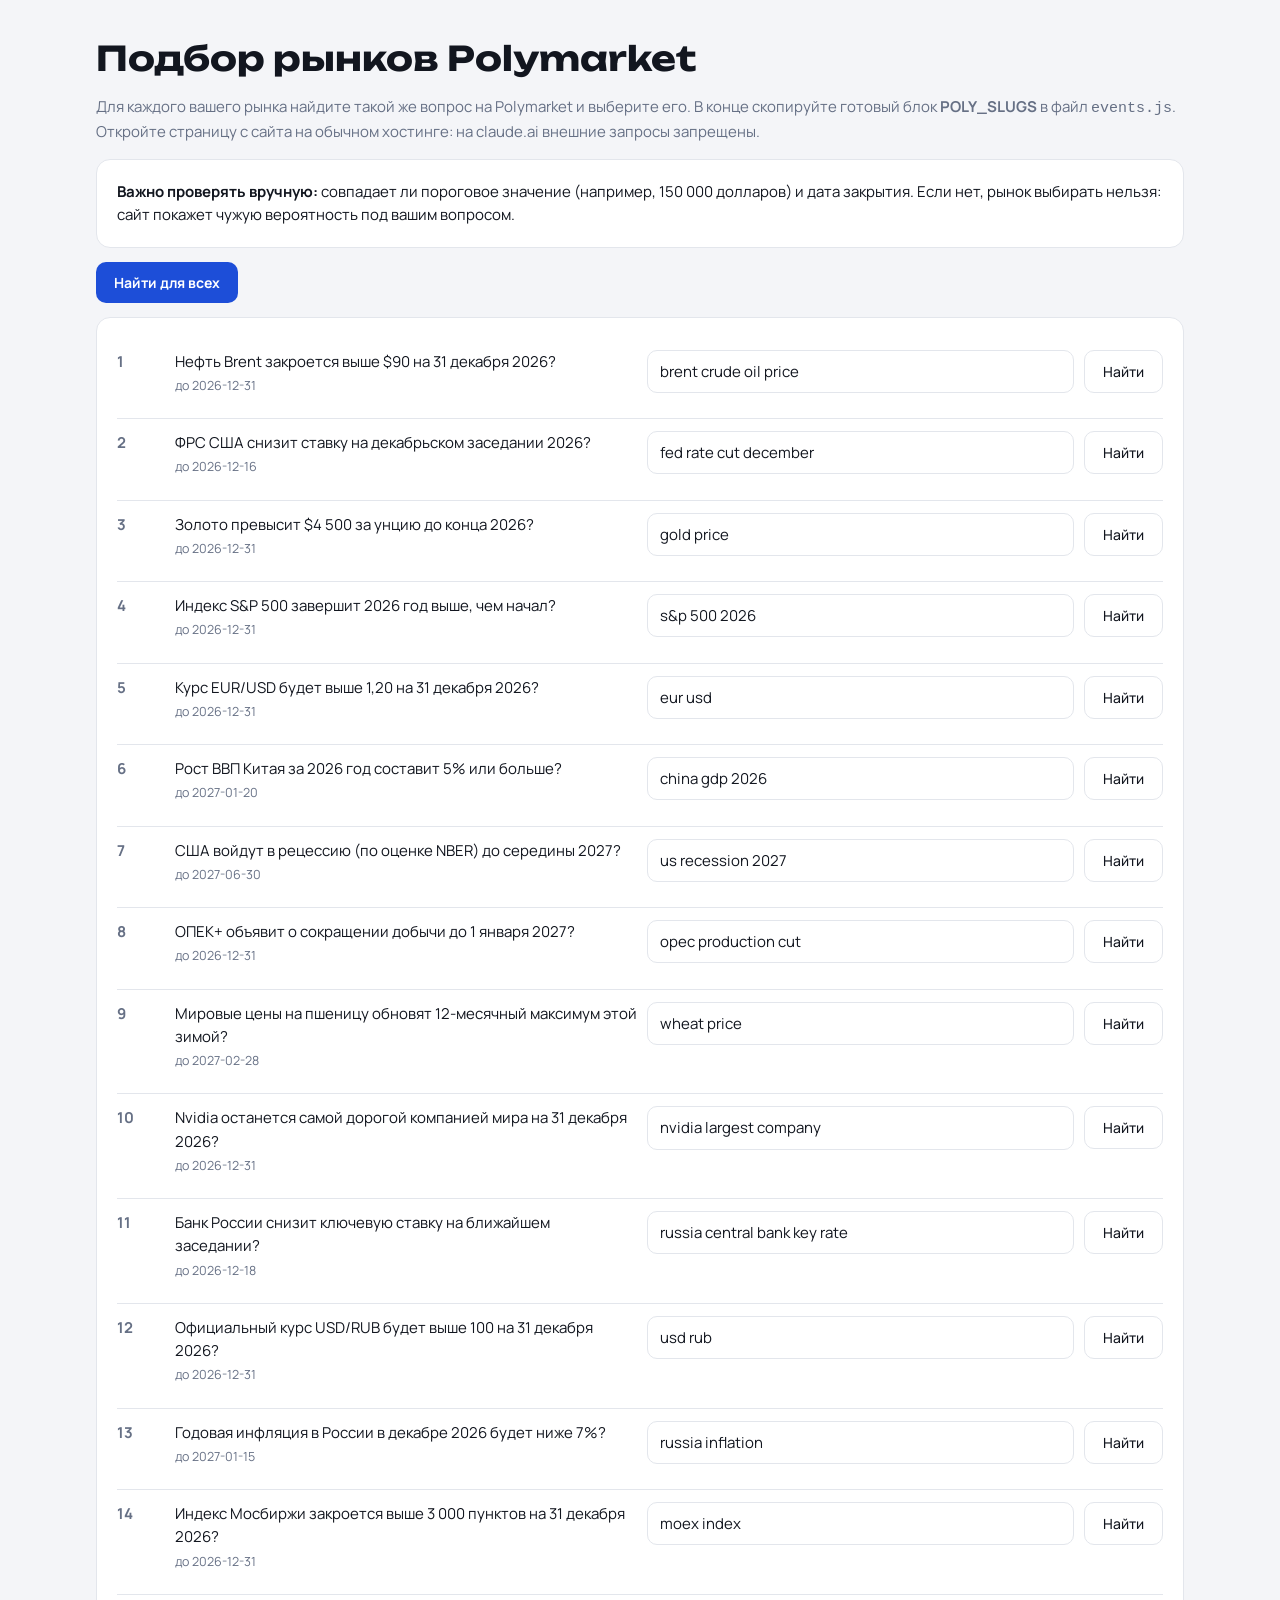
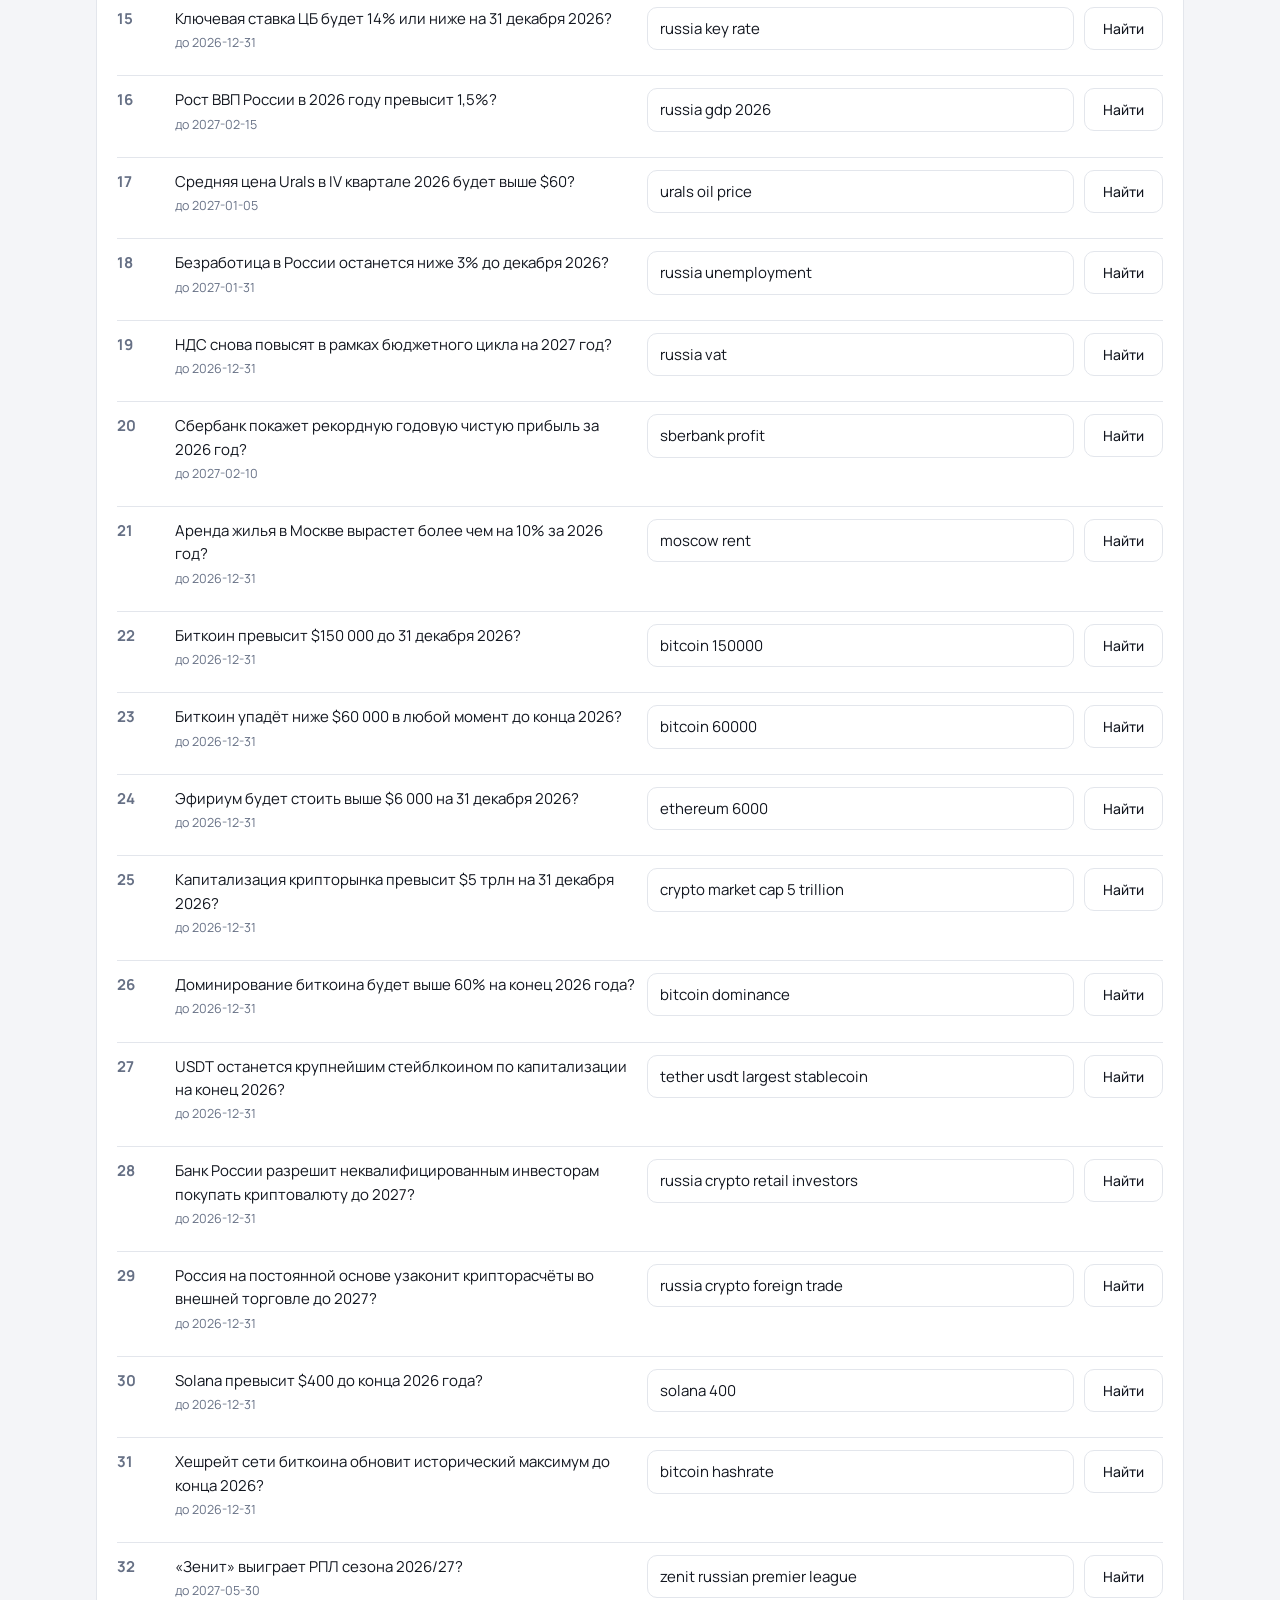
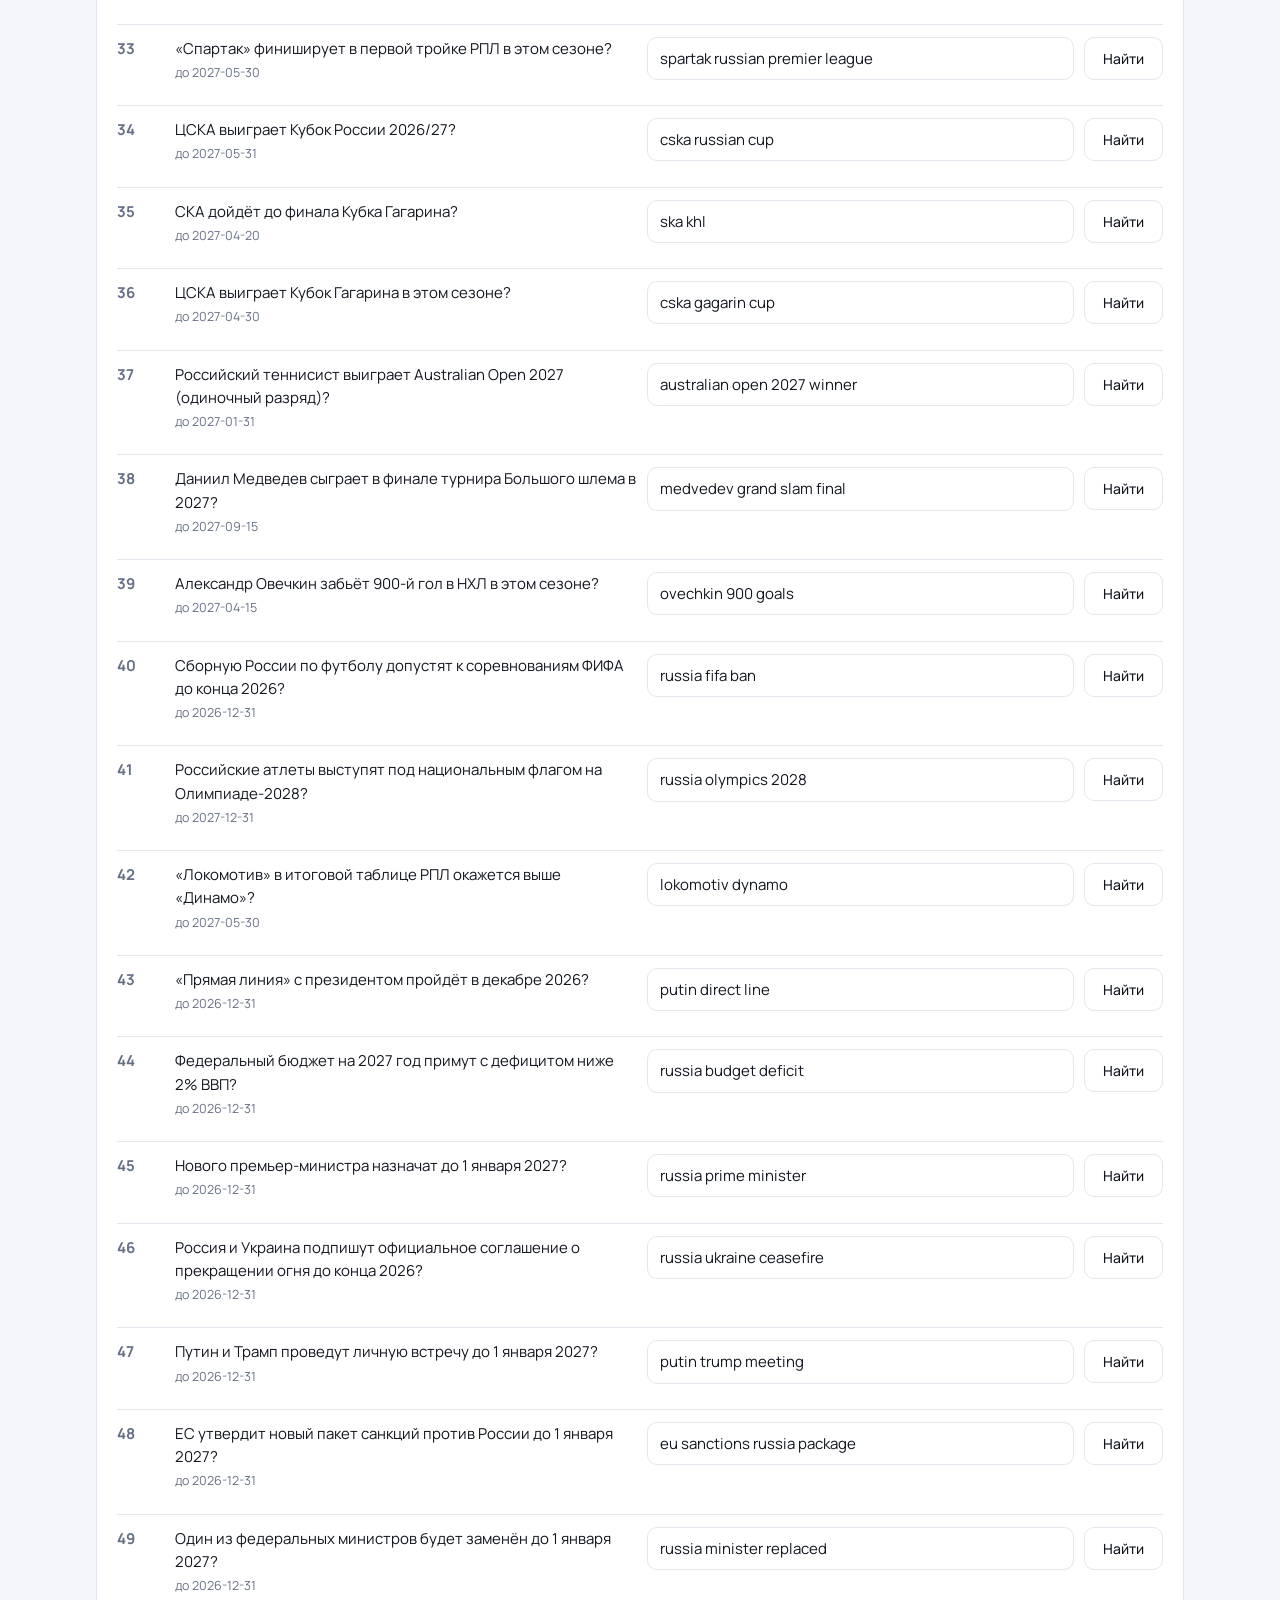
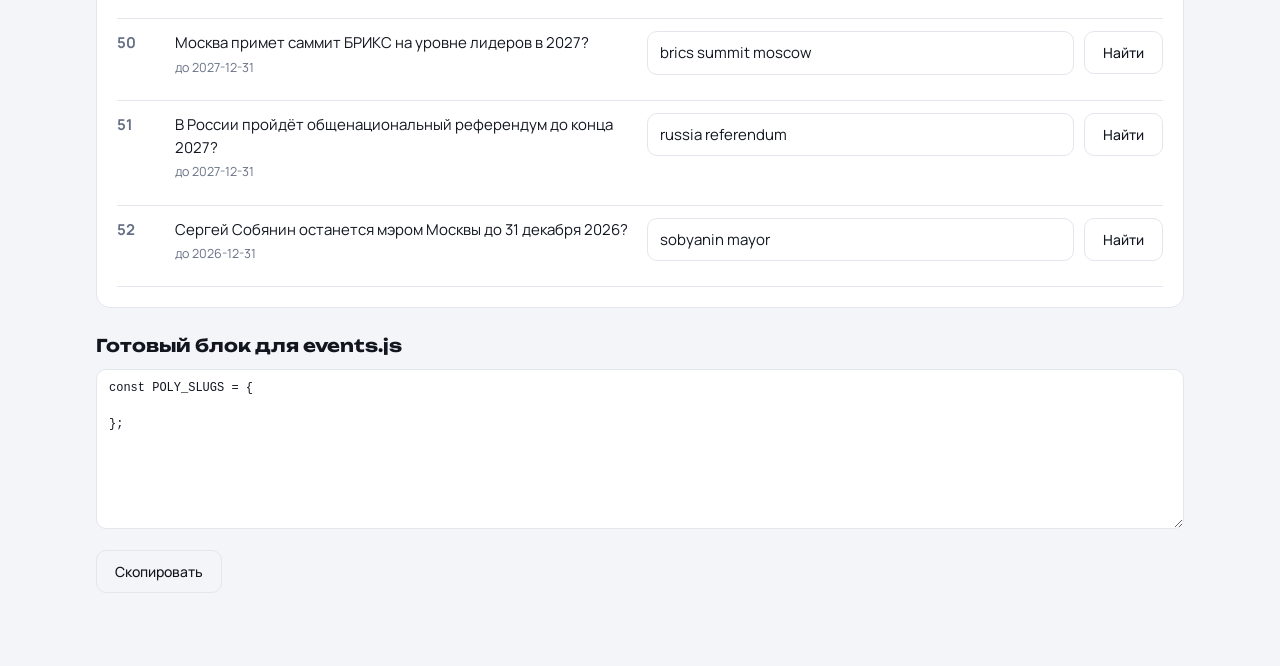
==== polymarket-finder.html @ d4d9f88c "Add Polymarket market finder page; poll linked markets every 30s Co-Authored-By: Claude Sonnet 5.5 <" ====
<!doctype html>
<html lang="ru">
<head>
  <meta charset="utf-8">
  <meta name="viewport" content="width=device-width, initial-scale=1">
  <title>RusPredict — подбор рынков Polymarket</title>
  <link rel="stylesheet" href="https://fonts.googleapis.com/css2?family=Manrope:wght@400;500;700&family=Unbounded:wght@500;700&display=swap">
  <link rel="stylesheet" href="styles.css">
  <style>
    .row{display:grid;grid-template-columns:48px 1.3fr 1.2fr auto;gap:10px;align-items:start;padding:12px 0;border-bottom:1px solid var(--line)}
    .row .id{color:var(--muted);font-weight:700}
    .res{grid-column:2/-1;display:flex;flex-direction:column;gap:6px}
    .opt{display:flex;gap:10px;align-items:flex-start;border:1px solid var(--line);border-radius:10px;padding:8px 10px;font-size:13px;cursor:pointer}
    .opt.on{border-color:var(--brand);background:color-mix(in srgb,var(--brand) 10%,var(--card))}
    .opt small{color:var(--muted);display:block}
    textarea.out{width:100%;min-height:160px;font:12px/1.5 ui-monospace,Menlo,Consolas,monospace}
    .bar2{display:flex;gap:10px;flex-wrap:wrap;margin:14px 0}
    @media (max-width:760px){.row{grid-template-columns:1fr}.res{grid-column:1}}
  </style>
</head>
<body>
  <div class="wrap" style="padding-bottom:60px">
    <h1 class="page-title">Подбор рынков Polymarket</h1>
    <p class="page-sub">Для каждого вашего рынка найдите такой же вопрос на Polymarket и выберите его. В конце скопируйте готовый блок <b>POLY_SLUGS</b> в файл <code>events.js</code>. Откройте страницу с сайта на обычном хостинге: на claude.ai внешние запросы запрещены.</p>
    <div class="panel" style="margin-top:16px">
      <b>Важно проверять вручную:</b> совпадает ли пороговое значение (например, 150 000 долларов) и дата закрытия. Если нет, рынок выбирать нельзя: сайт покажет чужую вероятность под вашим вопросом.
    </div>
    <div class="bar2">
      <button class="pbtn" id="all">Найти для всех</button>
      <span id="status" class="muted" style="align-self:center"></span>
    </div>
    <div class="panel" id="list"></div>
    <h3 style="margin:24px 0 10px">Готовый блок для events.js</h3>
    <textarea class="field out" id="out" readonly></textarea>
    <div class="bar2"><button class="sbtn" id="copy">Скопировать</button></div>
  </div>
  <script src="events.js"></script>
  <script>
    // Поисковые запросы на английском, по одному на рынок (в порядке EVENTS).
    const QUERIES = ["brent crude oil price", "fed rate cut december", "gold price", "s&p 500 2026", "eur usd", "china gdp 2026", "us recession 2027", "opec production cut", "wheat price", "nvidia largest company",
      "russia central bank key rate", "usd rub", "russia inflation", "moex index", "russia key rate", "russia gdp 2026", "urals oil price", "russia unemployment", "russia vat", "sberbank profit", "moscow rent",
      "bitcoin 150000", "bitcoin 60000", "ethereum 6000", "crypto market cap 5 trillion", "bitcoin dominance", "tether usdt largest stablecoin", "russia crypto retail investors", "russia crypto foreign trade", "solana 400", "bitcoin hashrate",
      "zenit russian premier league", "spartak russian premier league", "cska russian cup", "ska khl", "cska gagarin cup", "australian open 2027 winner", "medvedev grand slam final", "ovechkin 900 goals", "russia fifa ban", "russia olympics 2028", "lokomotiv dynamo",
      "putin direct line", "russia budget deficit", "russia prime minister", "russia ukraine ceasefire", "putin trump meeting", "eu sanctions russia package", "russia minister replaced", "brics summit moscow", "russia referendum", "sobyanin mayor"];
    const chosen = Object.assign({}, typeof POLY_SLUGS !== "undefined" ? POLY_SLUGS : {});
    const $ = (s, r = document) => r.querySelector(s);
    const esc = (s) => String(s ?? "").replace(/[&<>"]/g, (c) => ({ "&": "&amp;", "<": "&lt;", ">": "&gt;", '"': "&quot;" }[c]));

    function yesPct(m) {
      try {
        const n = typeof m.outcomes === "string" ? JSON.parse(m.outcomes) : m.outcomes;
        const p = typeof m.outcomePrices === "string" ? JSON.parse(m.outcomePrices) : m.outcomePrices;
        const i = n.findIndex((x) => String(x).toLowerCase() === "yes");
        return n.length === 2 && i >= 0 ? Number(p[i]) * 100 : null;
      } catch { return null; }
    }
    async function search(q) {
      const r = await fetch("https://gamma-api.polymarket.com/public-search?limit_per_type=8&q=" + encodeURIComponent(q));
      if (!r.ok) throw new Error("HTTP " + r.status);
      const d = await r.json();
      const out = [];
      (d.events || []).forEach((ev) => (ev.markets || []).forEach((m) => {
        const y = yesPct(m);
        if (y !== null && !m.closed && m.slug) out.push({ slug: m.slug, q: m.question || ev.title, y, end: m.endDate, vol: Number(m.volumeNum || m.volume || 0) });
      }));
      return out.sort((a, b) => b.vol - a.vol).slice(0, 8);
    }
    function paintOut() {
      const keys = Object.keys(chosen).filter((k) => chosen[k]).sort((a, b) => a - b);
      $("#out").value = "const POLY_SLUGS = {\n" + keys.map((k) => `  ${k}: ${JSON.stringify(chosen[k])},`).join("\n") + "\n};";
    }
    function render() {
      $("#list").innerHTML = EVENTS.map((e, i) => `
        <div class="row" data-id="${e.id}">
          <div class="id">${e.id}</div>
          <div>${esc(e.q)}<br><small class="muted">до ${esc(e.closes)}</small></div>
          <input class="field" value="${esc(QUERIES[i] || "")}" aria-label="Запрос для рынка ${e.id}">
          <button class="sbtn" data-find="${e.id}">Найти</button>
          <div class="res" id="res${e.id}">${chosen[e.id] ? `<div class="opt on">Выбрано: ${esc(chosen[e.id])}</div>` : ""}</div>
        </div>`).join("");
    }
    async function find(id) {
      const row = $(`.row[data-id="${id}"]`), box = $("#res" + id);
      box.innerHTML = '<span class="muted">Ищу…</span>';
      try {
        const list = await search($("input", row).value);
        if (!list.length) return (box.innerHTML = '<span class="muted">Ничего не найдено. Измените запрос.</span>');
        box.innerHTML = list.map((m) => `<label class="opt ${chosen[id] === m.slug ? "on" : ""}"><input type="radio" name="r${id}" value="${esc(m.slug)}" ${chosen[id] === m.slug ? "checked" : ""}><span><b>${esc(m.q)}</b><small>Да ${m.y.toFixed(1)}% · закрытие ${esc((m.end || "").slice(0, 10))} · объём $${Math.round(m.vol).toLocaleString("ru-RU")}</small></span></label>`).join("") + `<label class="opt"><input type="radio" name="r${id}" value=""><span>Не привязывать</span></label>`;
      } catch (err) {
        box.innerHTML = `<span class="neg">Не удалось запросить Polymarket (${esc(err.message)}). Откройте страницу с обычного хостинга и проверьте доступ в интернет.</span>`;
        throw err;
      }
    }
    document.addEventListener("click", (ev) => {
      const f = ev.target.closest("[data-find]");
      if (f) find(f.dataset.find).catch(() => {});
    });
    document.addEventListener("change", (ev) => {
      const r = ev.target.closest('input[type="radio"]');
      if (!r) return;
      const id = r.name.slice(1);
      chosen[id] = r.value;
      document.querySelectorAll(`#res${id} .opt`).forEach((o) => o.classList.toggle("on", $("input", o).checked));
      paintOut();
    });
    $("#all").onclick = async () => {
      for (const e of EVENTS) {
        $("#status").textContent = `Рынок ${e.id} из ${EVENTS.length}…`;
        try { await find(e.id); } catch { $("#status").textContent = "Остановлено: нет доступа к Polymarket."; return; }
        await new Promise((r) => setTimeout(r, 350));
      }
      $("#status").textContent = "Готово. Проверьте каждый вариант и выберите подходящие.";
    };
    $("#copy").onclick = async () => {
      try { await navigator.clipboard.writeText($("#out").value); $("#copy").textContent = "Скопировано"; }
      catch { $("#out").select(); }
    };
    render();
    paintOut();
  </script>
</body>
</html>
---- styles.css ----
:root{
  --bg:#f4f5f8; --card:#fff; --ink:#12161f; --muted:#667085; --line:#e3e6ec;
  --brand:#1d4ed8; --red:#d52b1e; --yes:#15803d; --no:#c62828; --soft:#eef1f7;
  --hero-a:#0a1b45; --hero-b:#1e3fae; --hero-c:#c3281c;
  --display:"Unbounded","Manrope",system-ui,sans-serif;
  --body:"Manrope",system-ui,-apple-system,"Segoe UI",Roboto,sans-serif;
}
@media (prefers-color-scheme: dark){
  :root:not([data-theme="light"]){--bg:#0d1017; --card:#161a23; --ink:#e9ecf2; --muted:#98a2b3; --line:#272d39; --brand:#7aa2ff; --yes:#3ddc84; --no:#ff7070; --soft:#1d2230; color-scheme:dark}
}
:root[data-theme="dark"]{--bg:#0d1017; --card:#161a23; --ink:#e9ecf2; --muted:#98a2b3; --line:#272d39; --brand:#7aa2ff; --yes:#3ddc84; --no:#ff7070; --soft:#1d2230; color-scheme:dark}

*{box-sizing:border-box}
body{margin:0;background:var(--bg);color:var(--ink);font:15px/1.55 var(--body)}
a{color:inherit}
.wrap{max-width:1120px;margin:0 auto;padding:0 16px}
h1,h2,h3{font-family:var(--display);text-wrap:balance;margin:0}

/* top bar */
.topbar{background:var(--card);border-bottom:1px solid var(--line);position:sticky;top:env(safe-area-inset-top,0px);z-index:10}
.bar{display:flex;align-items:center;gap:20px;height:62px}
.logo{font:700 18px var(--display);text-decoration:none;display:flex;align-items:center;gap:8px;white-space:nowrap}
.logo b{color:var(--red)}
.logo-mark{display:grid;place-items:center;width:30px;height:30px;border-radius:8px;color:#fff;font:700 15px var(--body);
  background:linear-gradient(#e8e8e8 0 33%,#1d4ed8 33% 66%,#d52b1e 66%);text-shadow:0 0 3px #000,0 0 2px #000}
.nav{display:flex;gap:4px;flex:1}
.nav a{text-decoration:none;padding:7px 13px;border-radius:99px;color:var(--muted);font-weight:500}
.nav a:hover{color:var(--ink)}
.nav a.on{background:var(--ink);color:var(--bg)}
.wallet{display:flex;align-items:center;gap:10px;border:1px solid var(--line);background:var(--soft);color:var(--ink);padding:6px 6px 6px 14px;border-radius:99px;font:700 14px var(--body);cursor:pointer;white-space:nowrap}
.wallet i{display:grid;place-items:center;width:24px;height:24px;border-radius:50%;background:var(--brand);color:#fff;font-style:normal}

/* hero */
.hero{background:linear-gradient(115deg,var(--hero-a) 0%,var(--hero-b) 62%,var(--hero-c) 130%);color:#fff;position:relative;overflow:hidden}
.hero::after{content:"";position:absolute;right:-80px;top:-80px;width:420px;height:420px;border-radius:50%;border:60px solid #ffffff0d}
.hero .wrap{position:relative;z-index:1;padding-block:64px 52px;display:grid;grid-template-columns:1.25fr 1fr;gap:40px;align-items:center}
.eyebrow{font-size:12px;letter-spacing:.12em;text-transform:uppercase;opacity:.75;margin-bottom:14px}
.hero h1{font-size:clamp(28px,4.6vw,48px);line-height:1.1;margin-bottom:18px}
.hero h1 em{font-style:normal;color:#ffd166}
.hero p.lead{font-size:17px;max-width:520px;opacity:.9;margin:0 0 26px}
.cta-row{display:flex;gap:12px;flex-wrap:wrap}
.cta{border:0;border-radius:12px;padding:14px 22px;font:700 15px var(--body);cursor:pointer;text-decoration:none;display:inline-block}
.cta.primary{background:#ffd166;color:#1a1300}
.cta.primary:hover{background:#ffdc8a}
.cta.ghost{background:#ffffff1f;color:#fff;border:1px solid #ffffff55}
.cta.ghost:hover{background:#ffffff33}
.demo-note{margin-top:18px;font-size:12px;opacity:.7}
.hero-card{background:#ffffff14;border:1px solid #ffffff2e;border-radius:18px;padding:18px;backdrop-filter:blur(4px)}
.hero-card .eyebrow{margin-bottom:10px}
.hero-card .q{font-weight:700;font-size:16px;line-height:1.35;margin-bottom:14px}
.hero-card .big{font:700 40px var(--display);display:flex;align-items:baseline;gap:10px}
.hero-card .big small{font:500 13px var(--body);opacity:.75}
.hero-card .track{height:8px;border-radius:99px;background:#ff7a7a66;margin:12px 0 16px;overflow:hidden}
.hero-card .fill{height:100%;background:#4ade80}
.hero-card .btns .btn{padding:11px}

.stats{display:grid;grid-template-columns:repeat(4,1fr);gap:1px;background:var(--line);border:1px solid var(--line);border-radius:16px;overflow:hidden;margin-top:-28px;position:relative;z-index:2}
.stat{background:var(--card);padding:18px 20px}
.stat b{display:block;font:700 22px var(--display);font-variant-numeric:tabular-nums}
.stat span{color:var(--muted);font-size:13px}

section.block{padding-top:48px}
.block-head{display:flex;justify-content:space-between;align-items:baseline;gap:12px;margin-bottom:18px;flex-wrap:wrap}
.block-head h2{font-size:clamp(20px,3vw,26px)}
.block-head a{color:var(--brand);text-decoration:none;font-weight:700}

.cats{display:grid;grid-template-columns:repeat(auto-fit,minmax(170px,1fr));gap:12px}
.cat-tile{background:var(--card);border:1px solid var(--line);border-radius:14px;padding:16px;text-decoration:none;display:flex;flex-direction:column;gap:6px}
.cat-tile:hover{border-color:var(--brand)}
.cat-tile b{font-size:15px}
.cat-tile span{color:var(--muted);font-size:13px}

.steps{display:grid;grid-template-columns:repeat(3,1fr);gap:14px;counter-reset:s}
.step{background:var(--card);border:1px solid var(--line);border-radius:14px;padding:20px;counter-increment:s}
.step::before{content:counter(s);display:grid;place-items:center;width:32px;height:32px;border-radius:50%;background:var(--ink);color:var(--bg);font:700 14px var(--display);margin-bottom:12px}
.step b{display:block;margin-bottom:4px}
.step span{color:var(--muted);font-size:14px}

.final{margin:56px 0 8px;border-radius:20px;padding:36px 28px;background:linear-gradient(115deg,var(--hero-a),var(--hero-b));color:#fff;display:flex;justify-content:space-between;align-items:center;gap:20px;flex-wrap:wrap}
.final h2{font-size:clamp(20px,3vw,28px);max-width:560px}

/* markets */
.page-title{padding:32px 0 4px;font-size:clamp(24px,4vw,34px)}
.page-sub{color:var(--muted);margin:6px 0 0}
.tabs{display:flex;gap:8px;overflow-x:auto;padding:18px 0 6px;scrollbar-width:none}
.tab{border:1px solid var(--line);background:var(--card);color:var(--ink);padding:8px 16px;border-radius:99px;cursor:pointer;font:500 14px var(--body);white-space:nowrap}
.tab.active{background:var(--ink);color:var(--bg);border-color:var(--ink)}
.toolbar{display:flex;justify-content:space-between;align-items:center;gap:12px;color:var(--muted);font-size:13px;margin:8px 0 12px;flex-wrap:wrap}
.toolbar .tools{display:flex;gap:8px;flex:1;justify-content:flex-end}
input,select,textarea{font:inherit;color:var(--ink)}
.field,select{padding:9px 12px;border-radius:10px;border:1px solid var(--line);background:var(--card)}
#search{min-width:0;flex:1;max-width:320px}
.grid{display:grid;grid-template-columns:repeat(auto-fill,minmax(320px,1fr));gap:14px;padding-bottom:40px}
.card{background:var(--card);border:1px solid var(--line);border-radius:14px;padding:16px;display:flex;flex-direction:column;gap:12px;cursor:pointer;transition:transform .12s,box-shadow .12s;min-width:0}
.card:hover{transform:translateY(-2px);box-shadow:0 6px 18px #0002}
.cat{font-size:11px;letter-spacing:.07em;text-transform:uppercase;color:var(--muted)}
.card h3{font:700 15px/1.35 var(--body)}
.meter{display:flex;align-items:center;gap:12px}
.pct{font:700 24px var(--display);min-width:78px;font-variant-numeric:tabular-nums}
.bar-track{flex:1;height:8px;border-radius:99px;background:color-mix(in srgb,var(--no) 38%,var(--line));overflow:hidden}
.bar-fill{height:100%;background:var(--yes)}
.btns{display:flex;gap:8px}
.btn{flex:1;border:0;border-radius:9px;padding:9px;font:700 14px var(--body);cursor:pointer;color:#fff}
.btn.yes{background:#15803d}.btn.no{background:#c62828}
.btn:hover{filter:brightness(1.1)}
.meta{display:flex;justify-content:space-between;gap:8px;font-size:12px;color:var(--muted)}
.empty{text-align:center;color:var(--muted);padding:40px}

/* leaderboard */
.table-wrap{overflow-x:auto;background:var(--card);border:1px solid var(--line);border-radius:14px;margin:18px 0 40px}
table{width:100%;border-collapse:collapse;min-width:560px}
th,td{padding:12px 16px;text-align:right;border-bottom:1px solid var(--line);font-variant-numeric:tabular-nums;white-space:nowrap}
th:nth-child(1),td:nth-child(1),th:nth-child(2),td:nth-child(2){text-align:left}
th{font-size:12px;letter-spacing:.06em;text-transform:uppercase;color:var(--muted);font-weight:500}
tr:last-child td{border-bottom:0}
tr.me td{background:color-mix(in srgb,var(--brand) 12%,var(--card));font-weight:700}
.rank{width:44px;color:var(--muted)}
.rank.top{color:var(--ink);font-weight:700}
.who{display:flex;align-items:center;gap:10px}
.pos{color:var(--yes);font-weight:700}.neg{color:var(--no);font-weight:700}
.avatar{display:grid;place-items:center;width:30px;height:30px;border-radius:50%;color:#fff;font:700 12px var(--body);flex:none}
.avatar.lg{width:72px;height:72px;font-size:26px}

/* account */
.acc{display:grid;grid-template-columns:1fr 1.2fr;gap:16px;padding:20px 0 40px}
.panel{background:var(--card);border:1px solid var(--line);border-radius:14px;padding:20px;min-width:0}
.panel h3{font:700 16px var(--display);margin-bottom:14px}
.profile-head{display:flex;gap:16px;align-items:center;margin-bottom:16px}
.profile-head b{font-size:18px;display:block}
.profile-head div span{color:var(--muted);font-size:14px}
label.l{display:block;font-size:13px;color:var(--muted);margin:12px 0 5px}
.field{width:100%}
textarea.field{resize:vertical;min-height:70px}
.swatches{display:flex;gap:8px;flex-wrap:wrap}
.swatch{width:30px;height:30px;border-radius:50%;border:3px solid var(--card);outline:2px solid var(--line);cursor:pointer;padding:0}
.swatch.on{outline-color:var(--ink)}
.row-actions{display:flex;gap:10px;margin-top:16px;flex-wrap:wrap}
.pbtn{border:0;border-radius:10px;background:var(--brand);color:#fff;padding:11px 18px;font:700 14px var(--body);cursor:pointer}
.sbtn{border:1px solid var(--line);border-radius:10px;background:none;color:var(--ink);padding:11px 18px;font:500 14px var(--body);cursor:pointer}
.sbtn.danger{color:var(--no)}
.kpis{display:grid;grid-template-columns:repeat(3,1fr);gap:10px;margin-bottom:18px}
.kpi{background:var(--soft);border-radius:12px;padding:12px 14px}
.kpi b{display:block;font:700 17px var(--display);font-variant-numeric:tabular-nums}
.kpi span{font-size:12px;color:var(--muted)}
.bets{display:flex;flex-direction:column;gap:10px}
.bet{border:1px solid var(--line);border-radius:12px;padding:12px 14px;display:flex;flex-direction:column;gap:6px}
.bet .t{font-weight:700;font-size:14px}
.bet .d{display:flex;justify-content:space-between;flex-wrap:wrap;gap:6px;font-size:13px;color:var(--muted)}
.tag{font-weight:700;font-size:12px;padding:2px 8px;border-radius:99px}
.tag.yes{background:color-mix(in srgb,var(--yes) 18%,transparent);color:var(--yes)}
.tag.no{background:color-mix(in srgb,var(--no) 18%,transparent);color:var(--no)}

/* modal */
.modal{position:fixed;inset:0;background:#000a;display:grid;place-items:center;padding:16px;z-index:30}
.modal[hidden]{display:none}
.sheet{background:var(--card);border-radius:16px;max-width:460px;width:100%;padding:24px;position:relative;max-height:92vh;overflow:auto}
.sheet h2{margin:6px 0 12px;font:700 18px/1.3 var(--body)}
.sheet p{color:var(--muted);margin:0 0 14px;font-size:14px}
.close{position:absolute;top:10px;right:14px;border:0;background:none;color:var(--muted);font-size:26px;cursor:pointer}
.seg{display:flex;gap:8px;margin-bottom:14px}
.seg button{flex:1;padding:10px;border-radius:9px;border:2px solid var(--line);background:none;color:var(--ink);font:700 14px var(--body);cursor:pointer}
.seg button.on.yes{border-color:var(--yes);color:var(--yes)}
.seg button.on.no{border-color:var(--no);color:var(--no)}
.chips{display:flex;gap:8px;flex-wrap:wrap;margin-bottom:12px}
.chip{border:1px solid var(--line);background:var(--soft);color:var(--ink);padding:7px 13px;border-radius:99px;cursor:pointer;font:500 14px var(--body)}
.chip:hover{border-color:var(--brand)}
.calc{display:flex;justify-content:space-between;gap:8px;font-size:13px;color:var(--muted);margin:10px 0 14px;flex-wrap:wrap}
.submit{width:100%;padding:13px;border:0;border-radius:10px;background:var(--brand);color:#fff;font:700 15px var(--body);cursor:pointer}
.msg{margin-top:10px;font-size:13px;color:var(--yes);min-height:18px}
.msg.err{color:var(--no)}
.toast{position:fixed;left:50%;bottom:calc(24px + env(safe-area-inset-bottom,0px));transform:translateX(-50%);background:var(--ink);color:var(--bg);padding:10px 18px;border-radius:99px;font-weight:500;z-index:40;max-width:90vw}
.toast[hidden]{display:none}
footer{border-top:1px solid var(--line);padding:22px 0;color:var(--muted);font-size:12px;text-align:center;margin-top:20px}

@media (max-width:860px){
  .hero .wrap{grid-template-columns:1fr;padding-block:44px 48px}
  .acc{grid-template-columns:1fr}
  .steps{grid-template-columns:1fr}
}
@media (max-width:640px){
  .bar{gap:10px}
  .nav{position:fixed;left:0;right:0;bottom:0;z-index:12;background:var(--card);border-top:1px solid var(--line);justify-content:space-around;padding:8px 8px calc(8px + env(safe-area-inset-bottom,0px))}
  .nav a{padding:6px 10px;font-size:13px}
  body{padding-bottom:64px}
  .logo{flex:1}
  .stats{grid-template-columns:repeat(2,1fr)}
  .grid{grid-template-columns:1fr}
  .kpis{grid-template-columns:1fr}
  .toast{bottom:calc(80px + env(safe-area-inset-bottom,0px))}
}

/* графики и продажа */
.spark-host{flex:1;min-width:0;height:34px}
.spark{width:100%;height:100%;display:block}
.spark .sl{fill:none;stroke-width:1.8;vector-effect:non-scaling-stroke;stroke-linejoin:round}
.spark.up .sl{stroke:var(--yes)}.spark.down .sl{stroke:var(--no)}
.spark .sa{stroke:none}
.spark.up .sa{fill:color-mix(in srgb,var(--yes) 14%,transparent)}.spark.down .sa{fill:color-mix(in srgb,var(--no) 14%,transparent)}
.hero-spark{height:44px;margin:12px 0 16px}
.hero-spark .spark.up .sl{stroke:#4ade80}.hero-spark .spark.down .sl{stroke:#ff8f8f}
.hero-spark .spark.up .sa{fill:#4ade8026}.hero-spark .spark.down .sa{fill:#ff8f8f26}
.hero-card .big .pct{font:700 40px var(--display);min-width:0}
.sheet{max-width:560px}
.chart-head{display:flex;justify-content:space-between;align-items:center;gap:10px;flex-wrap:wrap;margin-bottom:6px}
.chart-now{font:700 22px var(--display)}
.chart-delta{font-size:13px;font-weight:700;margin-left:6px}
.range{display:flex;gap:4px;background:var(--soft);border-radius:10px;padding:3px}
.range button{border:0;background:none;color:var(--muted);padding:5px 12px;border-radius:8px;font:700 13px var(--body);cursor:pointer}
.range button.on{background:var(--card);color:var(--ink);box-shadow:0 1px 3px #0003}
.chart{margin-bottom:14px;touch-action:pan-y}
.chart-svg{width:100%;height:auto;display:block;overflow:visible}
.chart-svg .gl{stroke:var(--line);stroke-width:1}
.chart-svg .tx{fill:var(--muted);font:11px var(--body)}
.chart-svg .cl{fill:none;stroke-width:2.2;stroke-linejoin:round;stroke-linecap:round}
.chart-svg.up .cl{stroke:var(--yes)}.chart-svg.down .cl{stroke:var(--no)}
.chart-svg.up .ca{fill:color-mix(in srgb,var(--yes) 13%,transparent)}.chart-svg.down .ca{fill:color-mix(in srgb,var(--no) 13%,transparent)}
.chart-svg .cross{stroke:var(--muted);stroke-width:1;stroke-dasharray:3 3}
.chart-svg .dot{fill:var(--card);stroke:var(--ink);stroke-width:2}
.chart-svg .tip{fill:var(--ink);font:700 12px var(--body);paint-order:stroke;stroke:var(--card);stroke-width:4px}
.chart-svg [hidden]{display:none}
.fee-note{font-size:12px;margin:12px 0 0}
.pos-title{font:700 14px var(--display);margin:18px 0 10px}
.pos-row{display:grid;grid-template-columns:1fr auto;gap:4px 12px;align-items:center;border:1px solid var(--line);border-radius:12px;padding:10px 12px;margin-bottom:8px}
.bet .pos-row{border:0;padding:0;margin:0}
.pos-main{display:flex;gap:10px;align-items:center;flex-wrap:wrap;font-size:14px}
.pos-note{grid-column:1/-1;font-size:12px;color:var(--muted)}
.sell{border:1px solid var(--no);background:none;color:var(--no);padding:8px 14px;border-radius:9px;font:700 13px var(--body);cursor:pointer;white-space:nowrap}
.sell:hover{background:color-mix(in srgb,var(--no) 12%,transparent)}
.kpis{grid-template-columns:repeat(auto-fit,minmax(130px,1fr))}
.hero-card .track{display:none}

/* подтверждение */
.modal.over{z-index:50}
.sheet.small{max-width:420px}
.c-rows{margin:0 0 18px;display:flex;flex-direction:column;gap:2px}
.c-rows div{display:flex;justify-content:space-between;gap:16px;padding:8px 0;border-bottom:1px solid var(--line);font-size:14px}
.c-rows dt{color:var(--muted);flex:none}
.c-rows dd{margin:0;text-align:right;min-width:0;overflow-wrap:anywhere}
.c-actions{display:flex;gap:10px}
.c-actions .sbtn,.c-actions .pbtn{flex:1}
.pbtn.danger-fill{background:var(--no);color:#fff}

/* баннеры */
.banner{height:110px;overflow:hidden;position:relative;flex:none}
.banner svg{width:100%;height:100%;display:block}
.card{overflow:hidden}
.card .banner{margin:-16px -16px 0;width:calc(100% + 32px)}
.hero-card .banner{margin:-18px -18px 14px;width:calc(100% + 36px);border-radius:18px 18px 0 0;height:96px}
.sheet .banner.in-modal{margin:-24px -24px 16px;width:calc(100% + 48px);height:120px}
.sheet .close{z-index:2;color:#fff;background:#0006;border-radius:50%;width:32px;height:32px;top:12px;right:12px;line-height:1;font-size:22px;padding:0}

/* вероятность и влияние ставки */
.probbar{margin:0 0 12px}
.pbar{height:8px;border-radius:99px;background:color-mix(in srgb,var(--no) 40%,var(--line));overflow:hidden}
.pbar div{height:100%;background:var(--yes);transition:width .3s}
.pleg{display:flex;justify-content:space-between;font-size:12px;font-weight:700;margin-top:5px}
.pleg span:first-child{color:var(--yes)}.pleg span:last-child{color:var(--no)}
.impact{display:flex;flex-direction:column;gap:6px;margin:12px 0 14px;font-size:13px;min-height:0}
.impact div{display:flex;justify-content:space-between;gap:14px}
.impact span{color:var(--muted)}
.impact b{text-align:right;font-variant-numeric:tabular-nums}

/* сообщество */
.tg{background:linear-gradient(115deg,#1b6fb0,#2aabee);color:#fff;border-radius:18px;padding:24px 28px;display:flex;align-items:center;gap:22px;flex-wrap:wrap}
.tg-icon{flex:none;display:grid;place-items:center;width:84px;height:84px;border-radius:22px;background:#ffffff26}
.tg-text{flex:1;min-width:220px}
.tg-text h2{font-size:clamp(18px,2.6vw,24px);margin-bottom:6px}
.tg-text p{margin:0;opacity:.92;max-width:520px}
.tg-actions{display:flex;gap:10px;flex-wrap:wrap}
.ideas{display:flex;flex-direction:column;gap:10px}
.idea{display:flex;gap:14px;border:1px solid var(--line);border-radius:12px;padding:12px 14px}
.vote{flex:none;display:flex;flex-direction:column;align-items:center;justify-content:center;gap:2px;width:52px;border:1px solid var(--line);background:var(--soft);color:var(--ink);border-radius:10px;cursor:pointer;font:700 14px var(--body)}
.vote span{font-size:11px;color:var(--muted)}
.vote.on{border-color:var(--brand);background:color-mix(in srgb,var(--brand) 14%,var(--card))}
.vote.on span{color:var(--brand)}
.idea-body{min-width:0;display:flex;flex-direction:column;gap:6px}
.idea-body h3{font:700 15px/1.35 var(--body)}
.idea-body p{margin:0;font-size:13px;color:var(--muted)}
.idea-meta{display:flex;gap:8px;flex-wrap:wrap;align-items:center;font-size:12px;color:var(--muted)}
.tag-cat{background:var(--soft);padding:2px 9px;border-radius:99px}
.tag-own{background:color-mix(in srgb,var(--brand) 16%,transparent);color:var(--brand);font-weight:700;padding:2px 9px;border-radius:99px}
.sbtn.small{padding:6px 12px;font-size:13px;align-self:flex-start}
@media (max-width:860px){.acc[style]{grid-template-columns:1fr !important}}
@media (max-width:640px){.nav a{padding:6px 7px;font-size:12px}}

/* история сделок */
.tx-sum{margin:0 0 8px;font-size:13px}
.tx-scroll{max-height:280px;overflow:auto;border:1px solid var(--line);border-radius:12px}
.tx{width:100%;min-width:400px;border-collapse:collapse;font-size:13px}
.tx th,.tx td{padding:8px 10px;border-bottom:1px solid var(--line);text-align:right;white-space:nowrap;font-variant-numeric:tabular-nums}
.tx th:nth-child(-n+3),.tx td:nth-child(-n+3){text-align:left}
.tx th{position:sticky;top:0;background:var(--card);font-size:11px;letter-spacing:.05em;text-transform:uppercase;color:var(--muted);font-weight:500}
.tx tr:last-child td{border-bottom:0}
.tx td small{display:block;color:var(--muted);font-size:11px}
.tx-when{display:block}
.tx .avatar{width:22px;height:22px;font-size:9px}
.tx-nick{max-width:95px;display:inline-block;vertical-align:middle;overflow:hidden;text-overflow:ellipsis}
.tx .tag{font-size:11px}

/* логотип */
.logo-svg{width:32px;height:32px;flex:none;display:block}

/* трейдинг */
.trade{display:grid;grid-template-columns:270px 1fr;gap:16px;margin-top:20px;align-items:start}
.assets{padding:14px}
.alist{display:flex;flex-direction:column;gap:6px}
.arow{display:flex;align-items:center;gap:10px;border:1px solid transparent;background:none;color:var(--ink);border-radius:12px;padding:8px 10px;cursor:pointer;text-align:left;font:inherit;width:100%}
.arow:hover{background:var(--soft)}
.arow.on{background:var(--soft);border-color:var(--line)}
.ainfo{display:flex;flex-direction:column;min-width:0;flex:1;line-height:1.25}
.ainfo b{font-size:14px}.ainfo small{color:var(--muted);font-size:12px}
.aprice{display:flex;flex-direction:column;align-items:flex-end;line-height:1.25;font-variant-numeric:tabular-nums}
.aprice b{font-size:13px}.aprice small{font-size:12px;font-weight:700}
.abadge{display:grid;place-items:center;flex:none;min-width:38px;height:28px;padding:0 6px;border-radius:8px;color:#fff;font:700 10px var(--body);letter-spacing:.02em}
.c-crypto{background:#7c3aed}.c-stock{background:#1d4ed8}.c-commodity{background:#b45309}
.tmain{display:grid;grid-template-columns:1.6fr 1fr;gap:16px;min-width:0;align-items:start}
.tmain>.panel{min-width:0}
.th{display:flex;justify-content:space-between;align-items:flex-start;gap:12px;flex-wrap:wrap;margin-bottom:10px}
.th-sym{display:flex;align-items:center;gap:10px;flex-wrap:wrap}
.th-sym h2{font:700 20px var(--display)}
.th-name{color:var(--muted);font-size:13px;margin-top:4px}
.th-r{display:flex;flex-direction:column;align-items:flex-end;font-variant-numeric:tabular-nums}
.th-r b{font:700 22px var(--display)}
.th-r span{font-size:13px;color:var(--muted)}
.tchart .range{margin-bottom:8px;display:inline-flex}
.t-stats{display:flex;gap:18px;flex-wrap:wrap;font-size:13px;color:var(--muted)}
.t-stats b{color:var(--ink)}
.chart-svg .m-entry{stroke:var(--muted);stroke-width:1;stroke-dasharray:5 4}
.chart-svg .m-liq{stroke:var(--no);stroke-width:1;stroke-dasharray:2 3}
.chart-svg .mk{font:700 10px var(--body);stroke:none}
.chart-svg text.m-entry{fill:var(--muted)}.chart-svg text.m-liq{fill:var(--no)}
.lev{width:100%;accent-color:var(--brand)}
.chip.on{background:var(--ink);color:var(--bg);border-color:var(--ink)}
.submit.long{background:#15803d}.submit.short{background:#c62828}
.ptable{min-width:620px}
.ptable td small{display:block;color:var(--muted);font-size:11px;font-weight:500}
.ptable td{text-align:right}.ptable th{text-align:right}
.ptable th:first-child,.ptable td:first-child{text-align:left}
.ptable .who{gap:10px}
.promo-trade{display:grid;grid-template-columns:1fr 1.4fr;gap:20px;align-items:center;background:var(--card);border:1px solid var(--line);border-radius:18px;padding:24px}
.pt-text h2{font-size:clamp(18px,2.6vw,24px);margin-bottom:8px}
.pt-text p{margin:0 0 16px;color:var(--muted)}
.pt-text .cta.primary{background:var(--brand);color:#fff}
.pt-tiles{display:grid;grid-template-columns:repeat(2,1fr);gap:10px}
.pt-tile{display:grid;grid-template-columns:auto 1fr;grid-template-rows:auto auto;gap:2px 10px;align-items:center;border:1px solid var(--line);border-radius:12px;padding:10px 12px;text-decoration:none;background:var(--soft)}
.pt-tile b{font-size:14px}.pt-tile span{grid-column:1/-1;font:700 15px var(--body);font-variant-numeric:tabular-nums}
.pt-tile small{grid-column:1/-1;font-weight:700}
@media (max-width:1100px){.tmain{grid-template-columns:1fr}}
@media (max-width:860px){.trade{grid-template-columns:1fr}.promo-trade{grid-template-columns:1fr}}
@media (max-width:640px){.nav a{padding:6px 5px;font-size:11px}}
.pt-tile .abadge{justify-self:start}

/* стоп-лосс и тейк-профит */
.tpsl{margin-top:4px}
.opt{color:var(--muted);font-size:12px;margin-left:4px}
.chip-note{align-self:center;font-size:12px;color:var(--muted)}
.chart-svg .m-tp{stroke:var(--yes);stroke-width:1;stroke-dasharray:6 3}
.chart-svg .m-sl{stroke:#d97706;stroke-width:1;stroke-dasharray:6 3}
.chart-svg text.m-tp{fill:var(--yes)}.chart-svg text.m-sl{fill:#d97706}
.pp-tpsl span{display:block;font-size:12px;font-weight:700;white-space:nowrap}
.muted{color:var(--muted)}
.pbtns{display:inline-flex;gap:8px;justify-content:flex-end}
.ptable{min-width:760px}
.fee-note.warn{color:var(--no);font-weight:700}

/* все сделки аккаунта */
.acc-tx{min-width:760px}
.acc-tx th,.acc-tx td{text-align:left;white-space:nowrap}
.acc-tx th:nth-child(n+5),.acc-tx td:nth-child(n+5){text-align:right}
.acc-tx td small{display:block;color:var(--muted);font-size:11px}
.acc-tx td.ev{white-space:normal;min-width:220px;max-width:340px}
.acc-tx .tag{font-size:11px}

/* бейдж источника цены */
.lv{display:inline-block;font:700 10px var(--body);padding:1px 6px;border-radius:99px;background:var(--soft);color:var(--muted);vertical-align:middle;letter-spacing:.03em}
.lv.on{background:color-mix(in srgb,var(--yes) 18%,transparent);color:var(--yes)}
.t-src{margin-top:8px;font-size:12px;color:var(--muted)}

/* Polymarket */
.cat{display:flex;justify-content:space-between;align-items:center;gap:8px}
.pm{font:700 10px var(--body);letter-spacing:.02em;text-transform:none;padding:2px 8px;border-radius:99px;background:color-mix(in srgb,var(--brand) 14%,transparent);color:var(--brand)}
.poly-note{font-size:12px;color:var(--muted);margin:-4px 0 12px}
.poly-note a{color:var(--brand)}
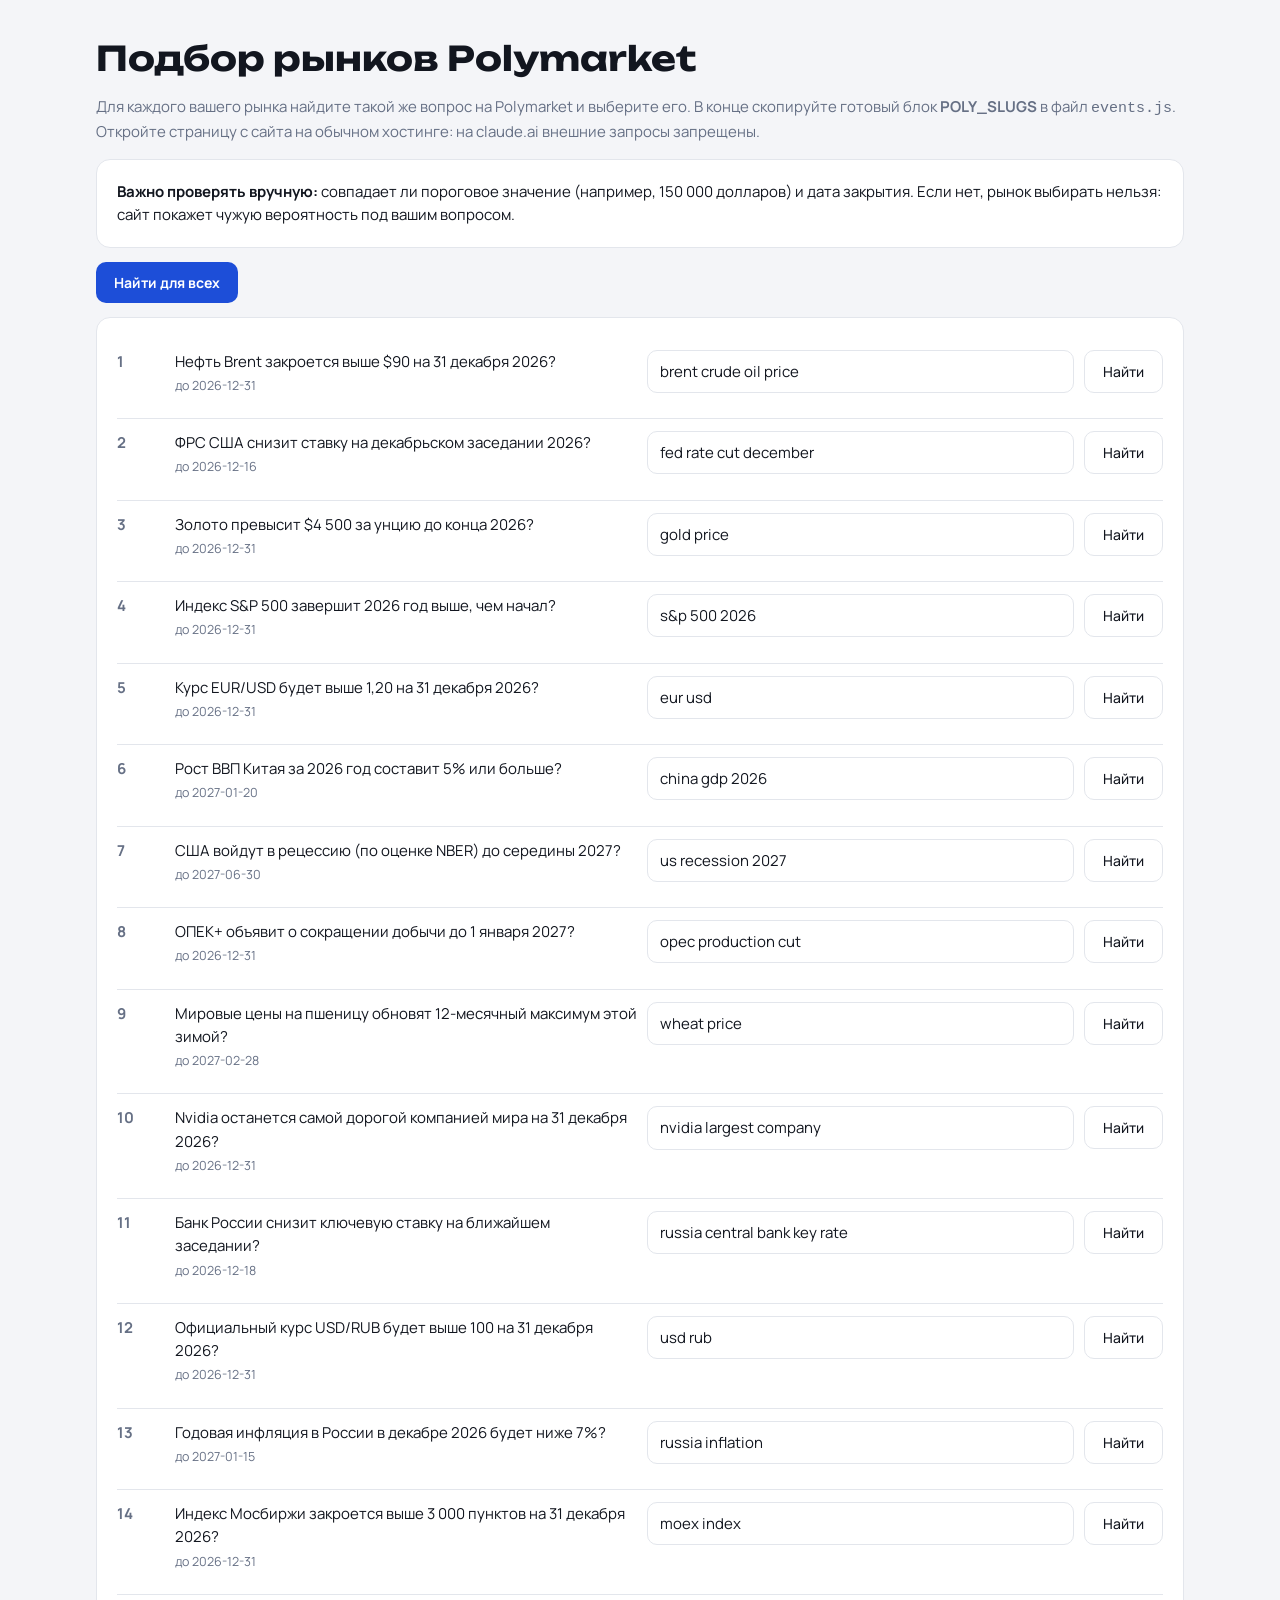
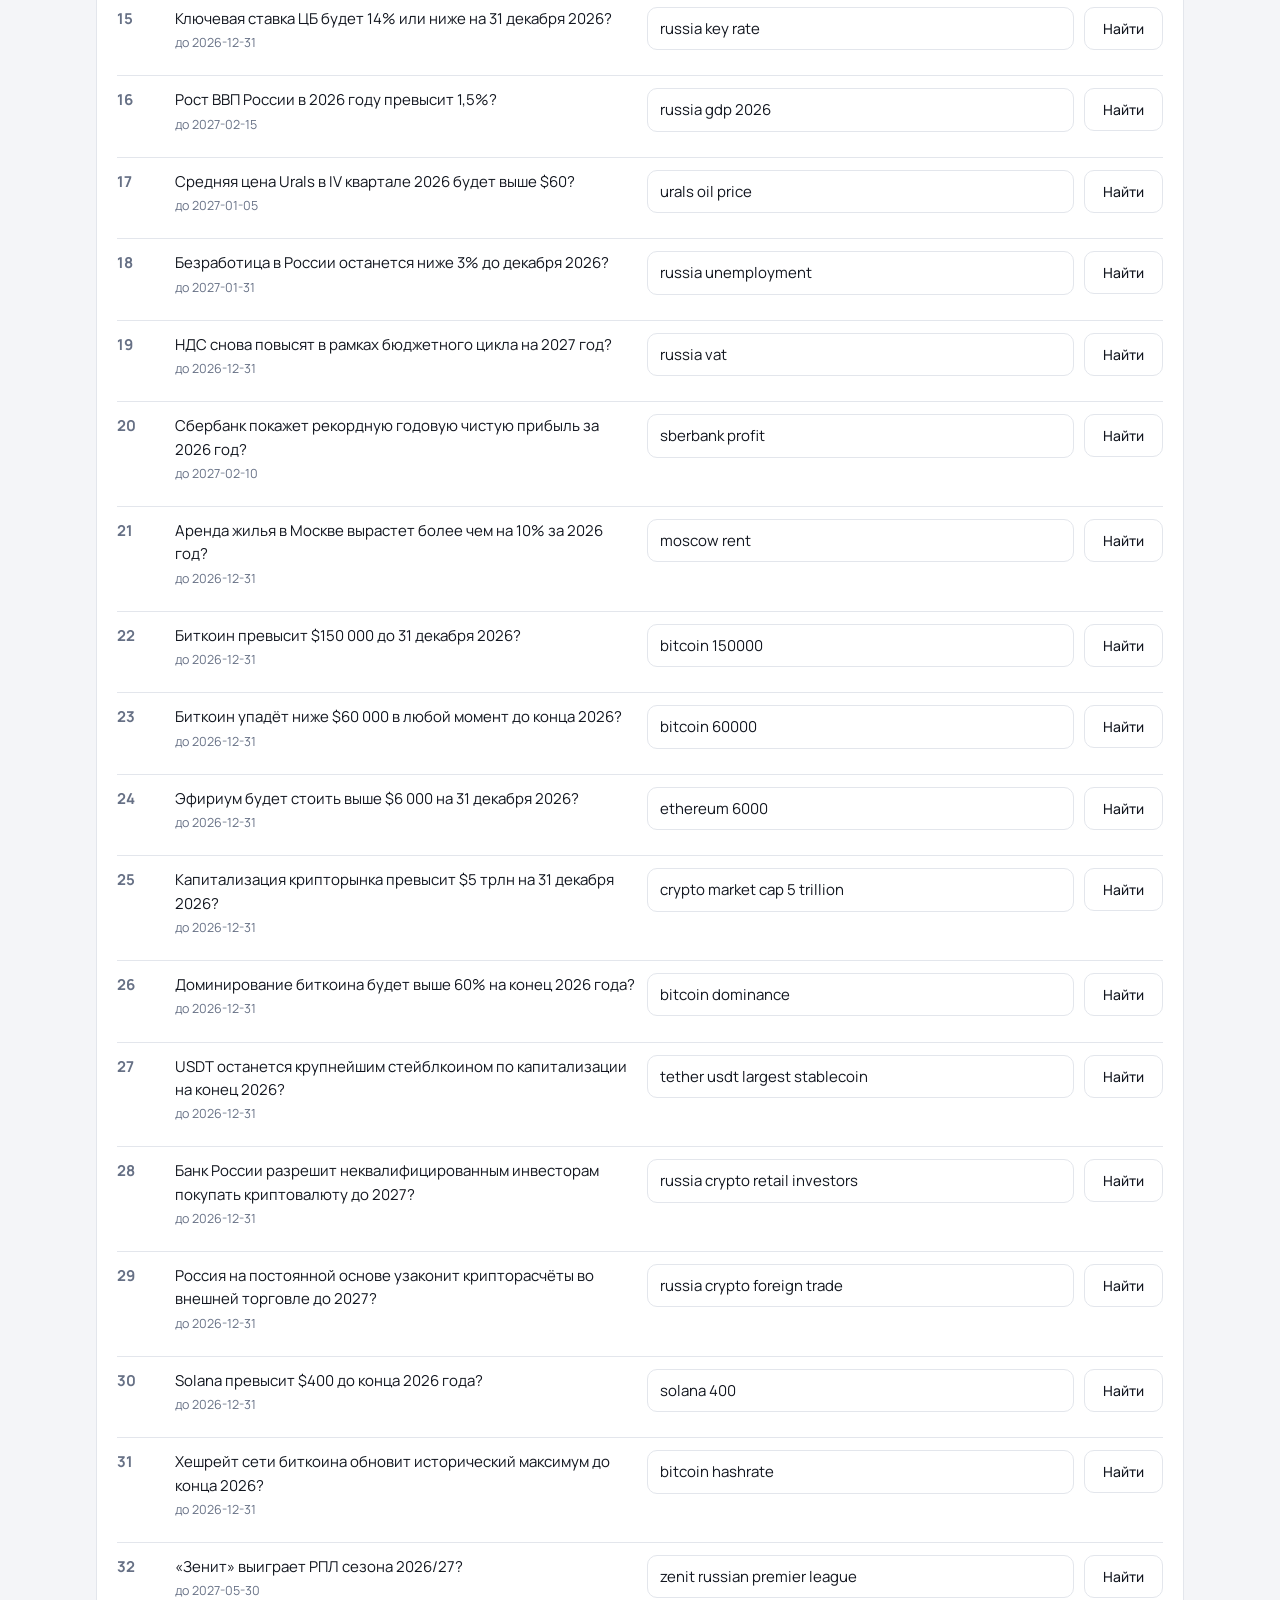
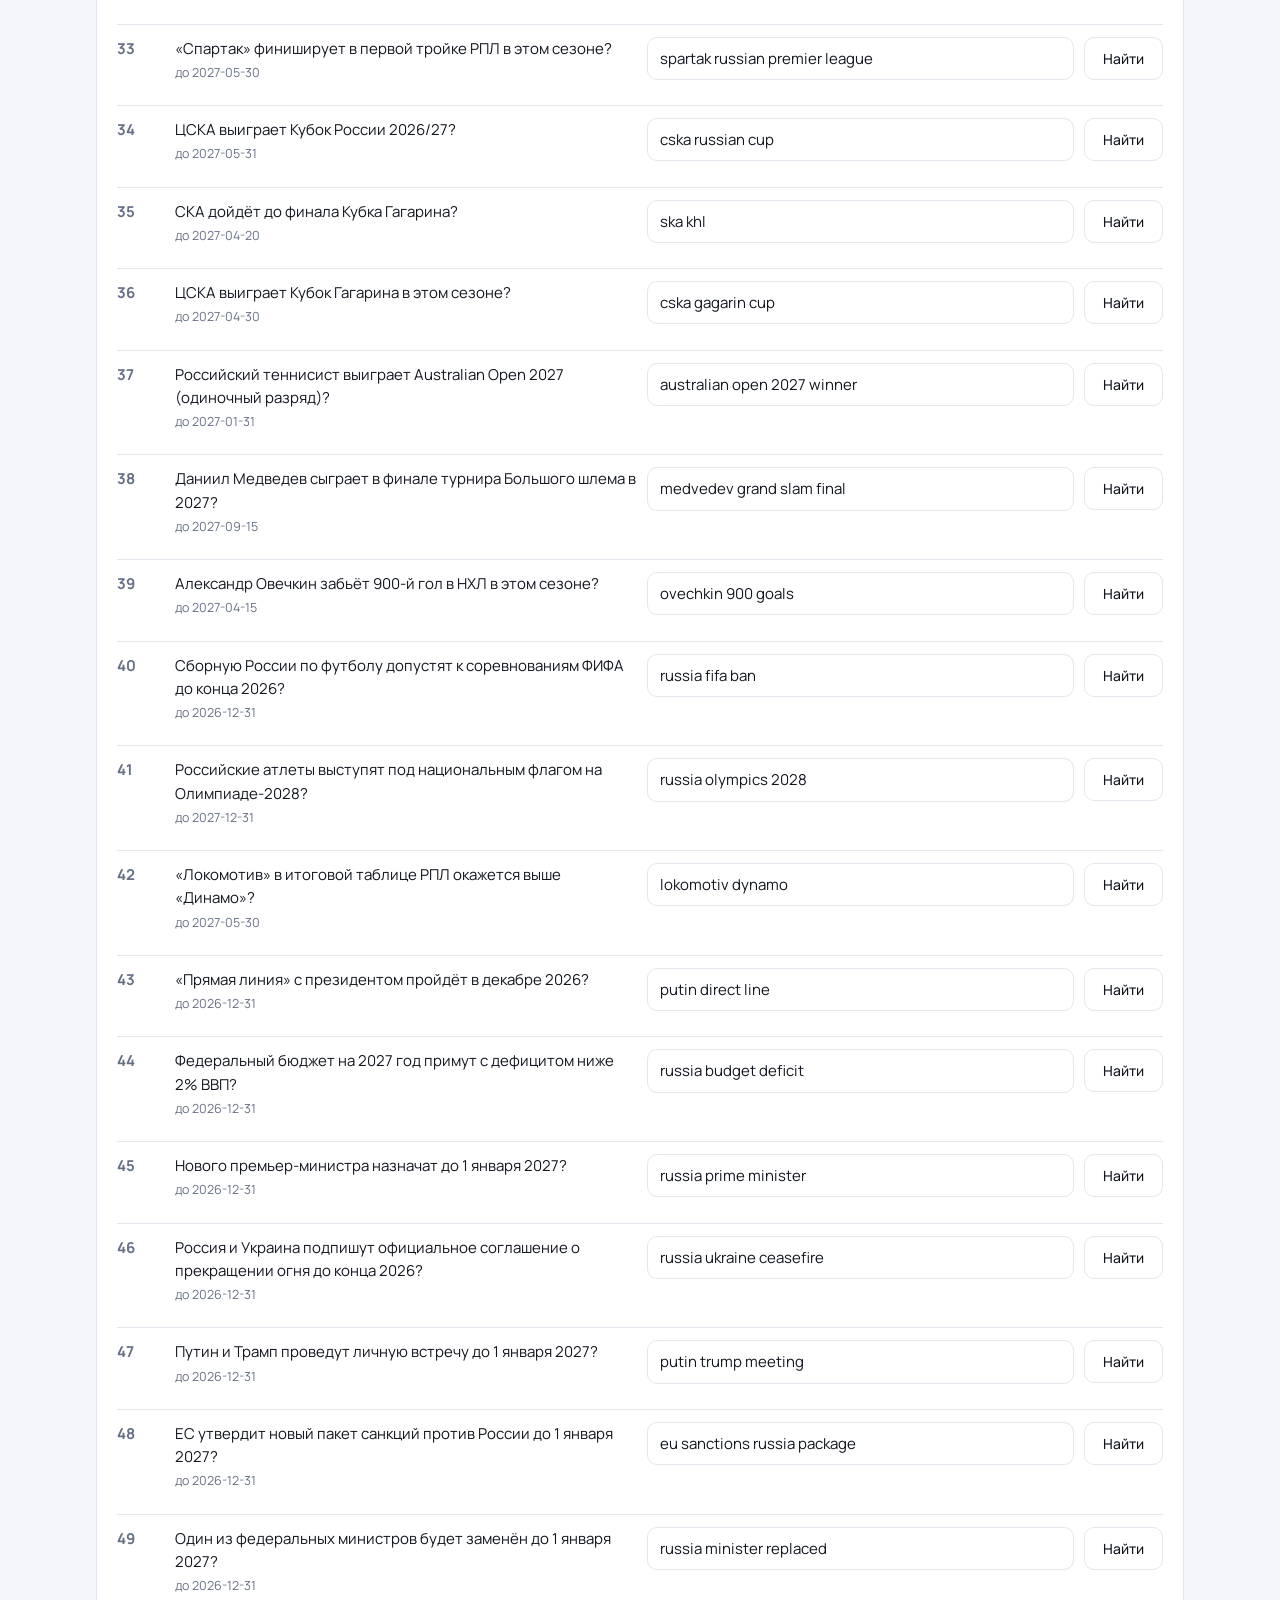
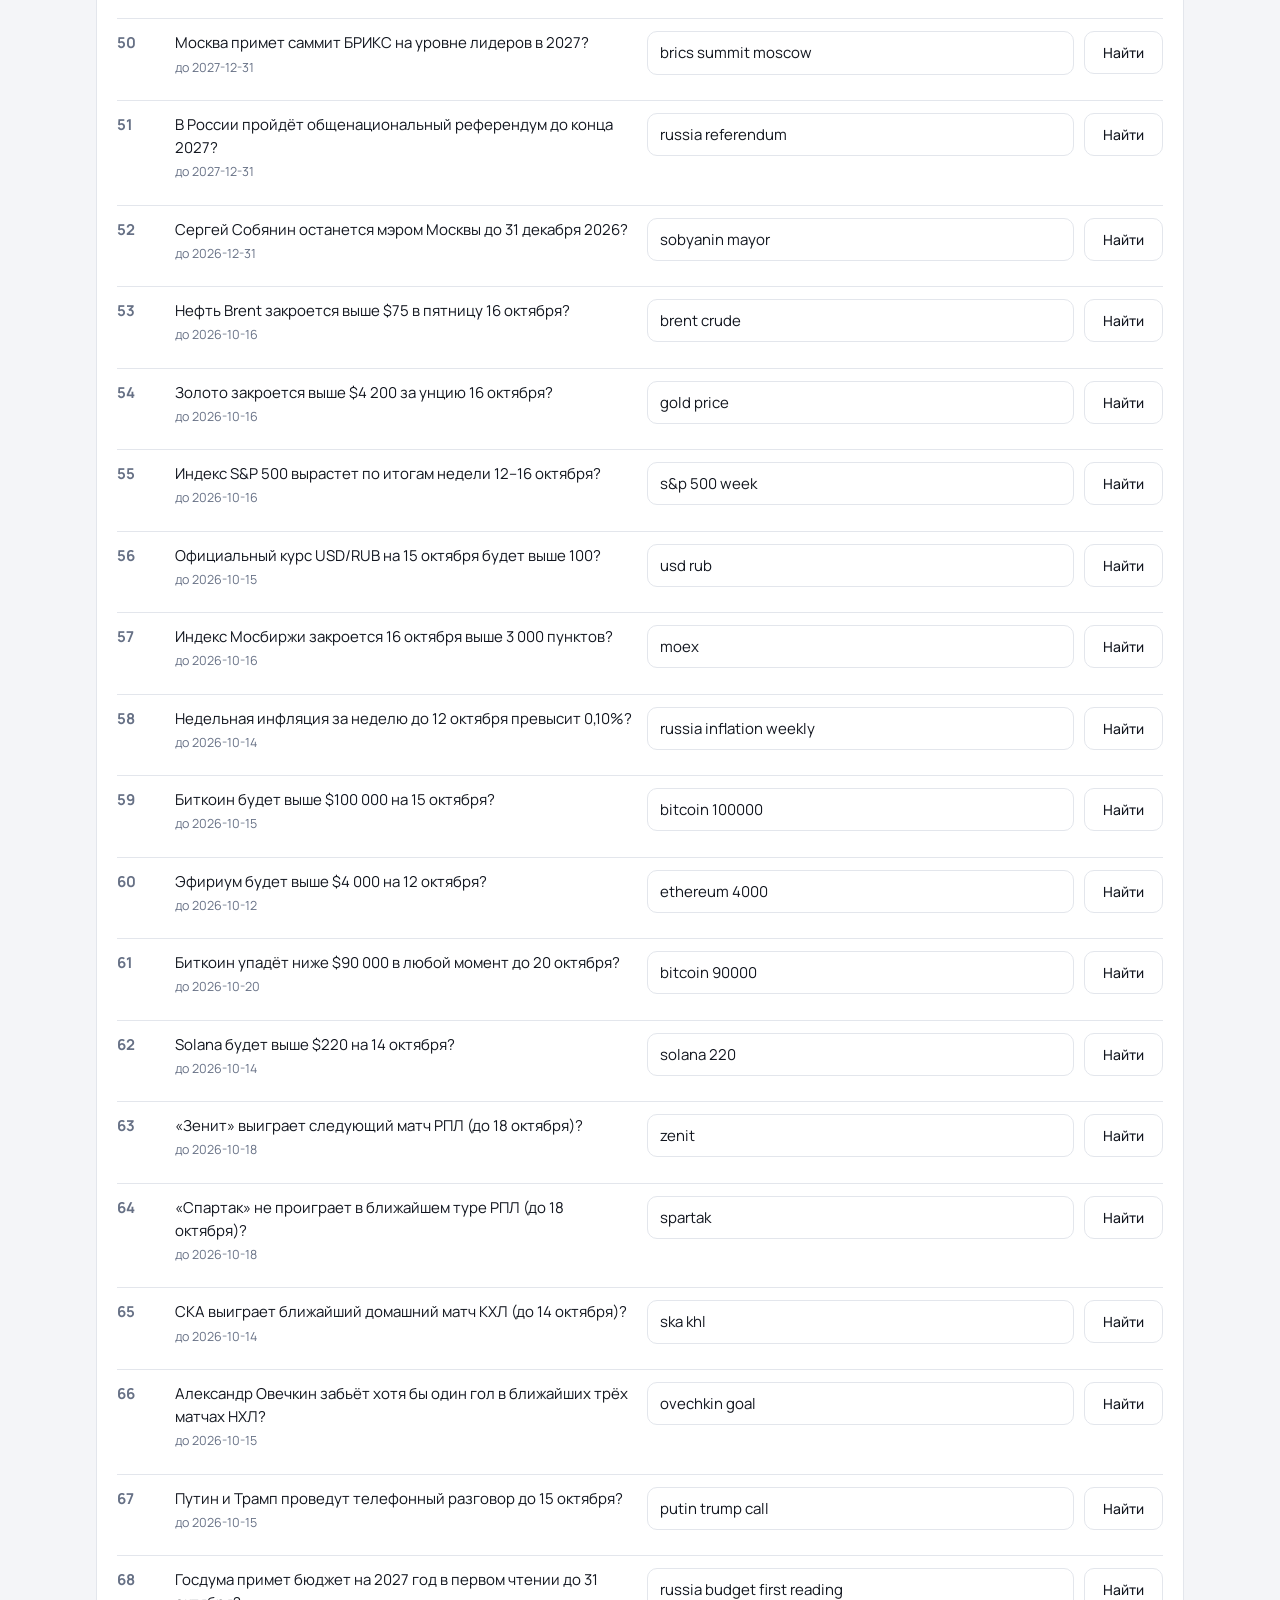
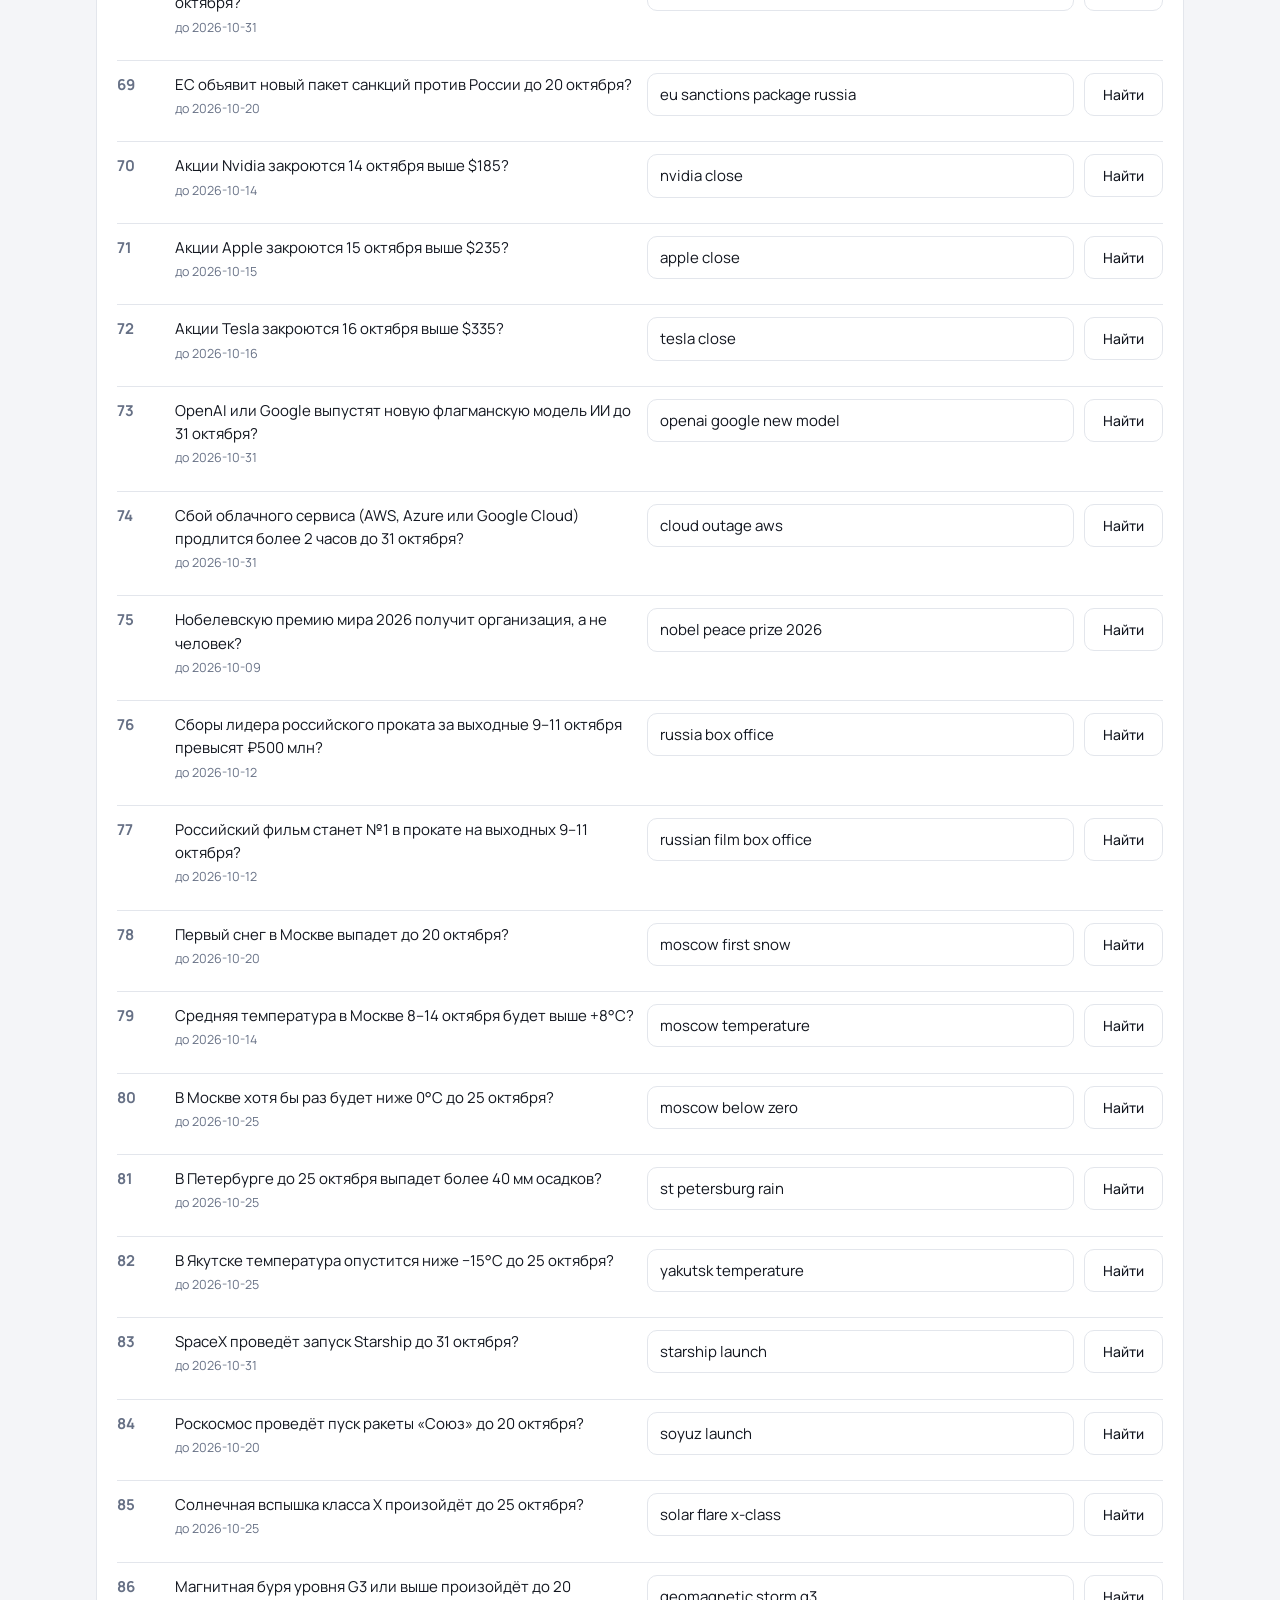
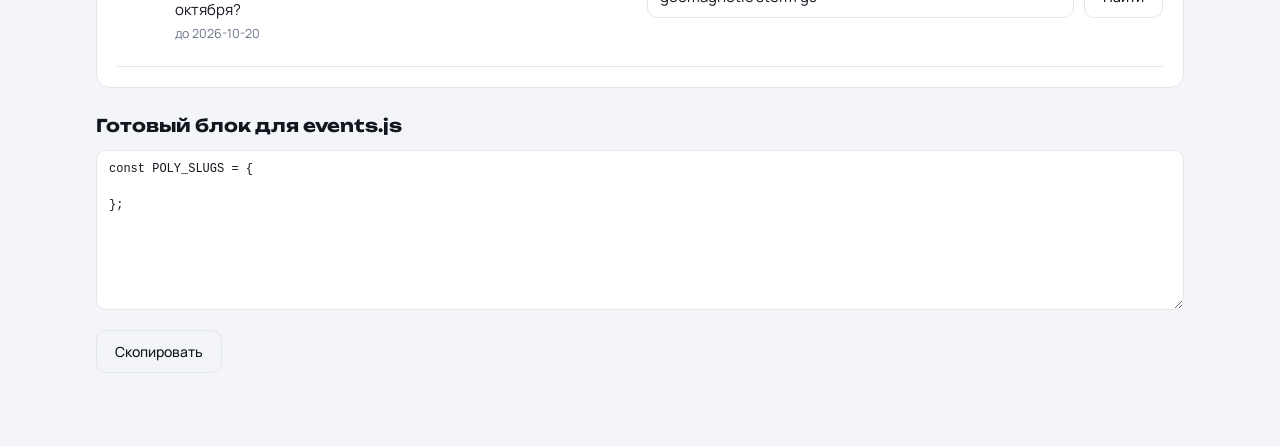
==== commit a9ab56ce: "Add 34 short-deadline markets and 4 new categories; deadline handling and 'closing soon' view Co-Aut" ====
--- a/polymarket-finder.html
+++ b/polymarket-finder.html
@@ -41,7 +41,8 @@
       "russia central bank key rate", "usd rub", "russia inflation", "moex index", "russia key rate", "russia gdp 2026", "urals oil price", "russia unemployment", "russia vat", "sberbank profit", "moscow rent",
       "bitcoin 150000", "bitcoin 60000", "ethereum 6000", "crypto market cap 5 trillion", "bitcoin dominance", "tether usdt largest stablecoin", "russia crypto retail investors", "russia crypto foreign trade", "solana 400", "bitcoin hashrate",
       "zenit russian premier league", "spartak russian premier league", "cska russian cup", "ska khl", "cska gagarin cup", "australian open 2027 winner", "medvedev grand slam final", "ovechkin 900 goals", "russia fifa ban", "russia olympics 2028", "lokomotiv dynamo",
-      "putin direct line", "russia budget deficit", "russia prime minister", "russia ukraine ceasefire", "putin trump meeting", "eu sanctions russia package", "russia minister replaced", "brics summit moscow", "russia referendum", "sobyanin mayor"];
+      "putin direct line", "russia budget deficit", "russia prime minister", "russia ukraine ceasefire", "putin trump meeting", "eu sanctions russia package", "russia minister replaced", "brics summit moscow", "russia referendum", "sobyanin mayor",
+      "brent crude", "gold price", "s&p 500 week", "usd rub", "moex", "russia inflation weekly", "bitcoin 100000", "ethereum 4000", "bitcoin 90000", "solana 220", "zenit", "spartak", "ska khl", "ovechkin goal", "putin trump call", "russia budget first reading", "eu sanctions package russia", "nvidia close", "apple close", "tesla close", "openai google new model", "cloud outage aws", "nobel peace prize 2026", "russia box office", "russian film box office", "moscow first snow", "moscow temperature", "moscow below zero", "st petersburg rain", "yakutsk temperature", "starship launch", "soyuz launch", "solar flare x-class", "geomagnetic storm g3"];
     const chosen = Object.assign({}, typeof POLY_SLUGS !== "undefined" ? POLY_SLUGS : {});
     const $ = (s, r = document) => r.querySelector(s);
     const esc = (s) => String(s ?? "").replace(/[&<>"]/g, (c) => ({ "&": "&amp;", "<": "&lt;", ">": "&gt;", '"': "&quot;" }[c]));
--- a/styles.css
+++ b/styles.css
@@ -381,3 +381,16 @@
 .pm{font:700 10px var(--body);letter-spacing:.02em;text-transform:none;padding:2px 8px;border-radius:99px;background:color-mix(in srgb,var(--brand) 14%,transparent);color:var(--brand)}
 .poly-note{font-size:12px;color:var(--muted);margin:-4px 0 12px}
 .poly-note a{color:var(--brand)}
+
+/* статус источников */
+.feeds td.fe{white-space:normal;min-width:260px;text-align:left}
+.feeds td.fe small{display:block;color:var(--muted);font-weight:500;margin-top:2px}
+.feeds td,.feeds th{text-align:left}
+#t-feeds summary{list-style:revert}
+
+/* завершение рынка */
+.resolved{padding:10px 12px;border-radius:10px;background:var(--soft);font-weight:700;font-size:13px;text-align:center}
+.resolved-note{margin:0 0 12px;padding:12px 14px;border-radius:10px;background:color-mix(in srgb,var(--brand) 12%,var(--card));font-size:14px}
+.demo-resolve{margin:14px 0;border:1px dashed var(--line);border-radius:12px;padding:10px 12px;font-size:13px}
+.demo-resolve summary{cursor:pointer;color:var(--muted);font-weight:700}
+.demo-resolve p{color:var(--muted);margin:8px 0 10px}
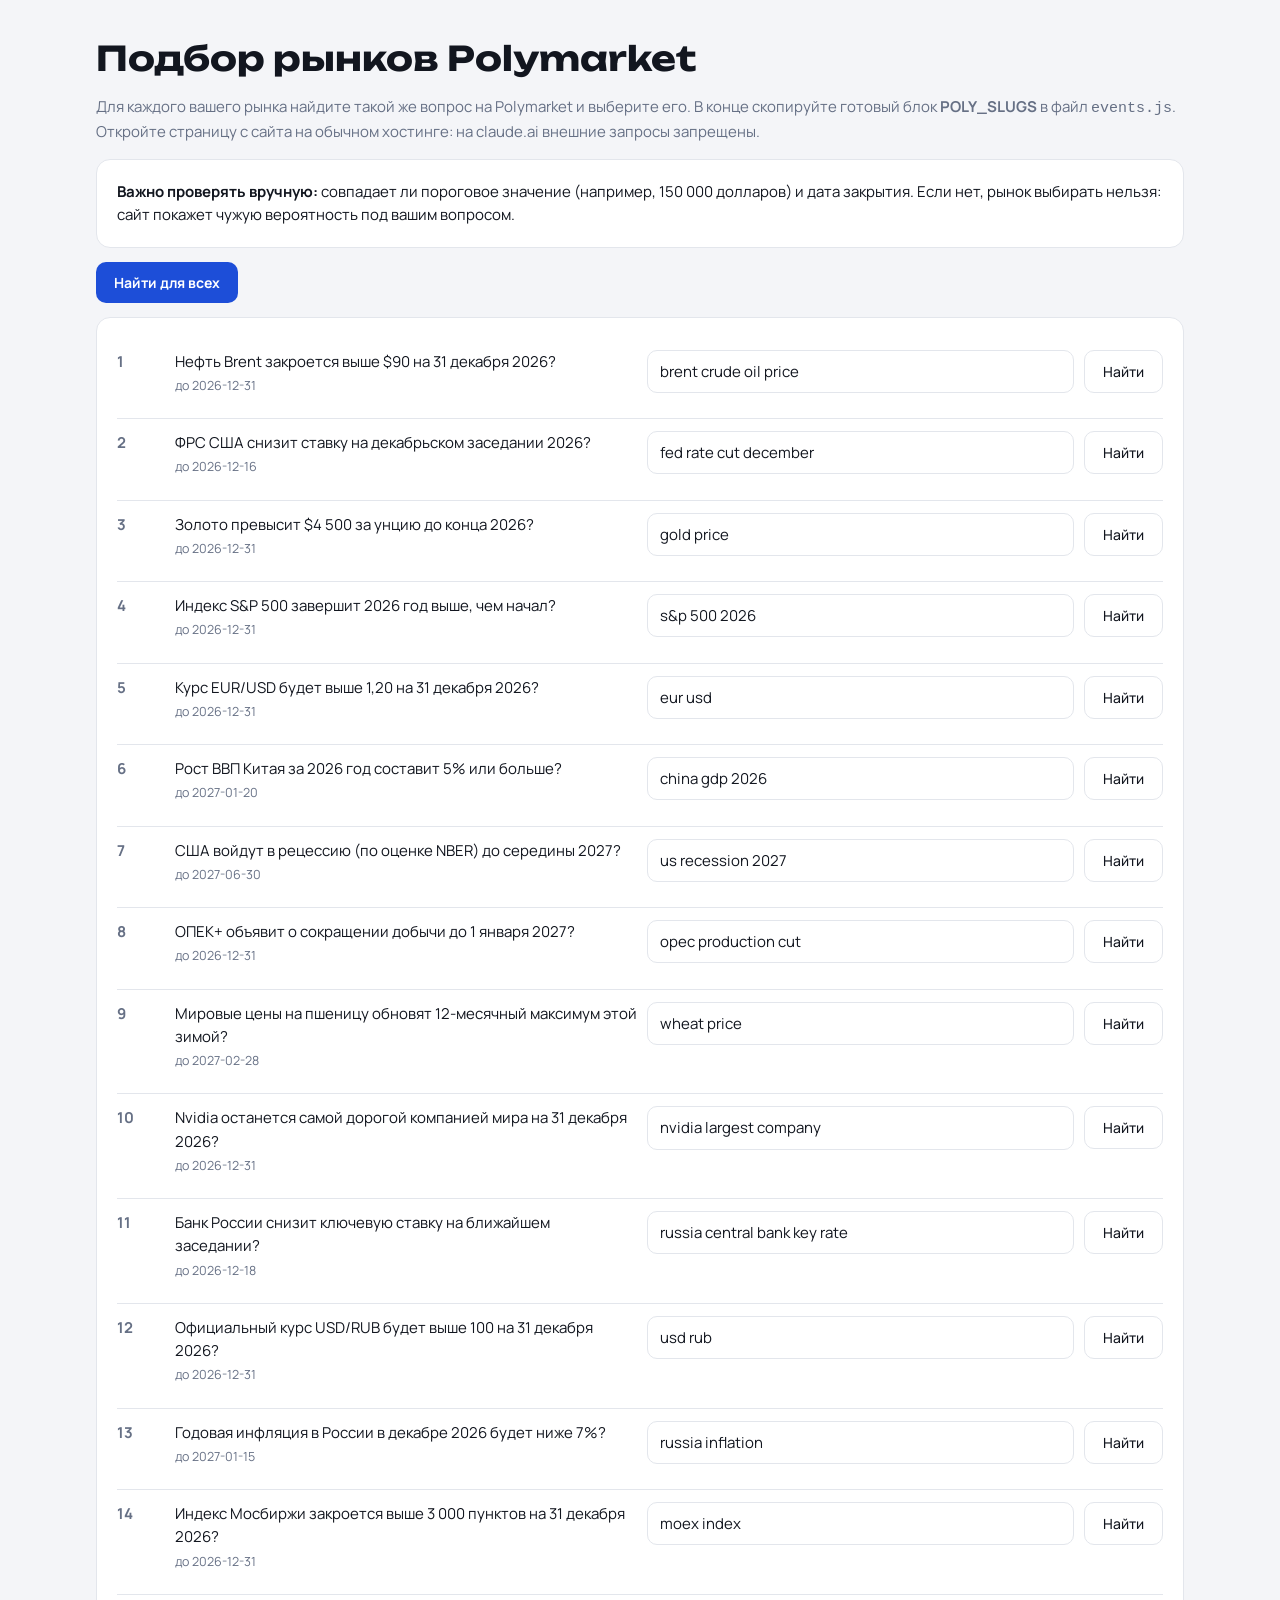
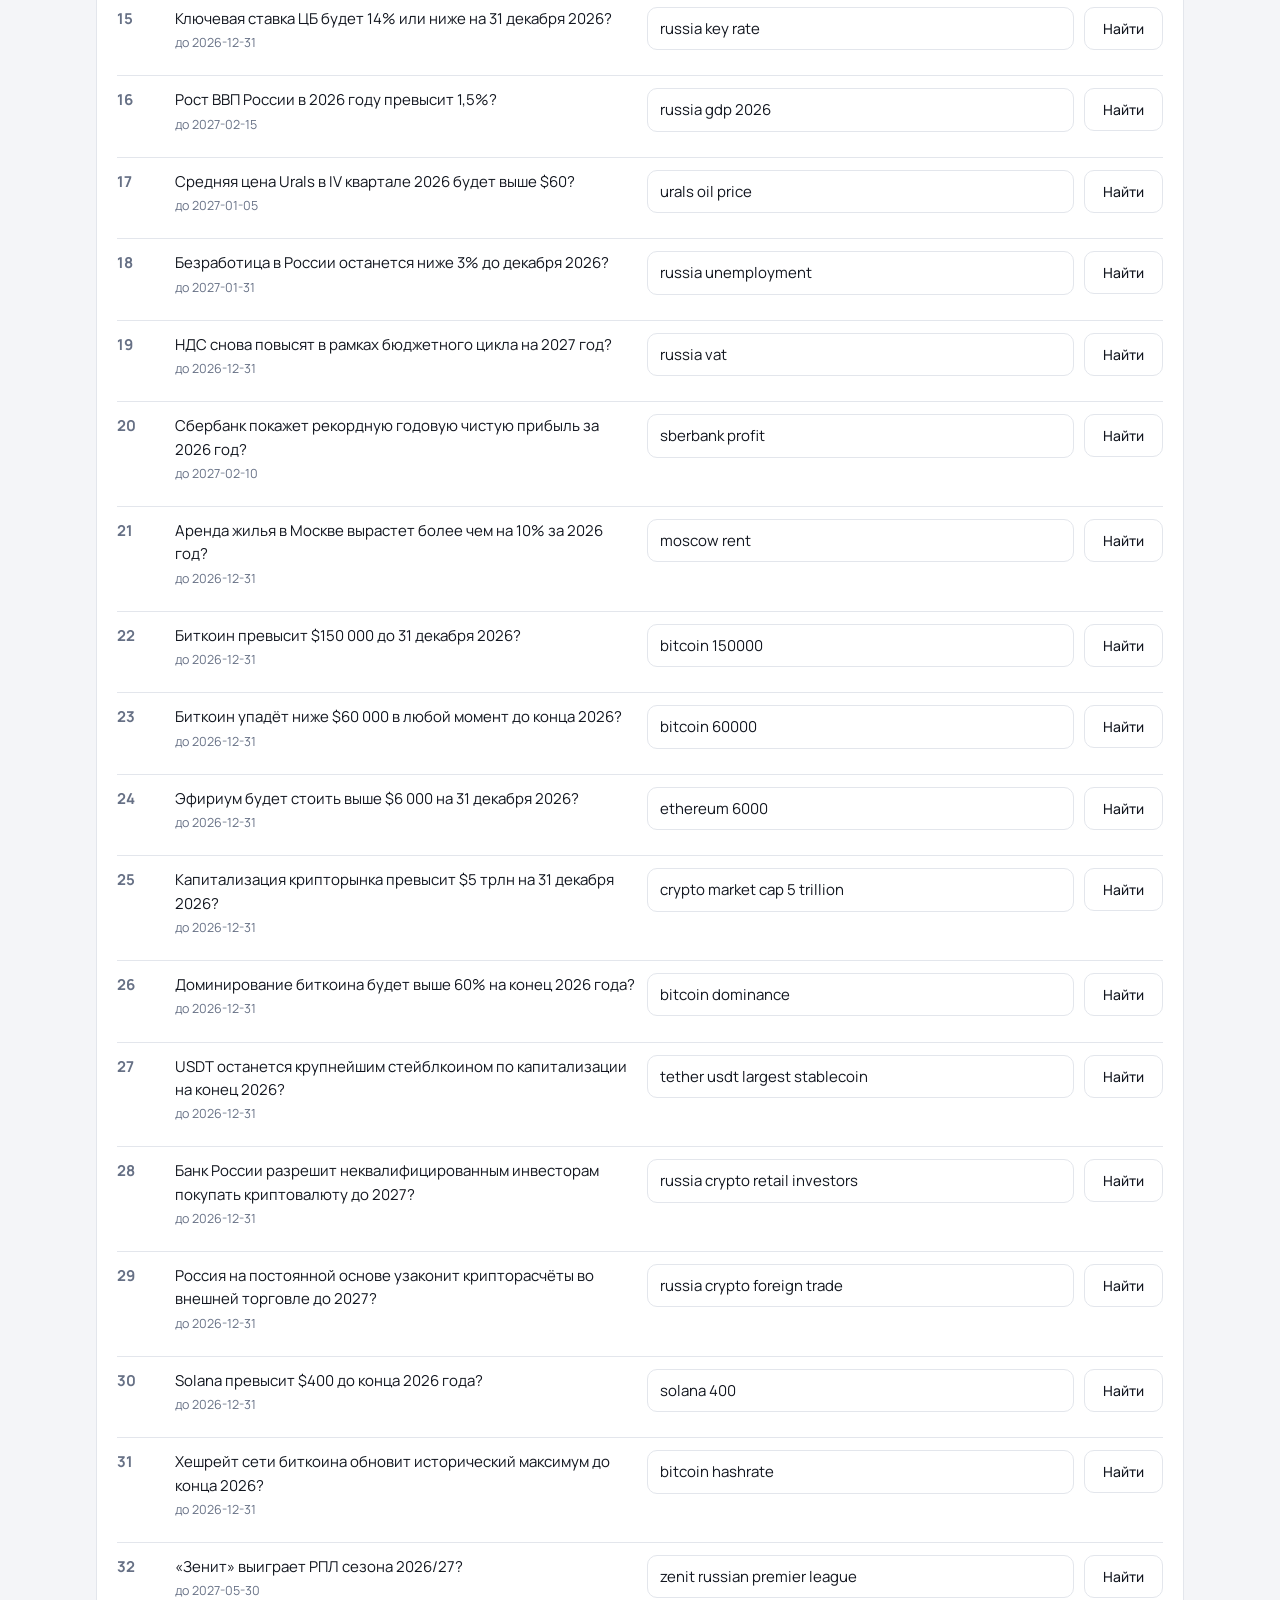
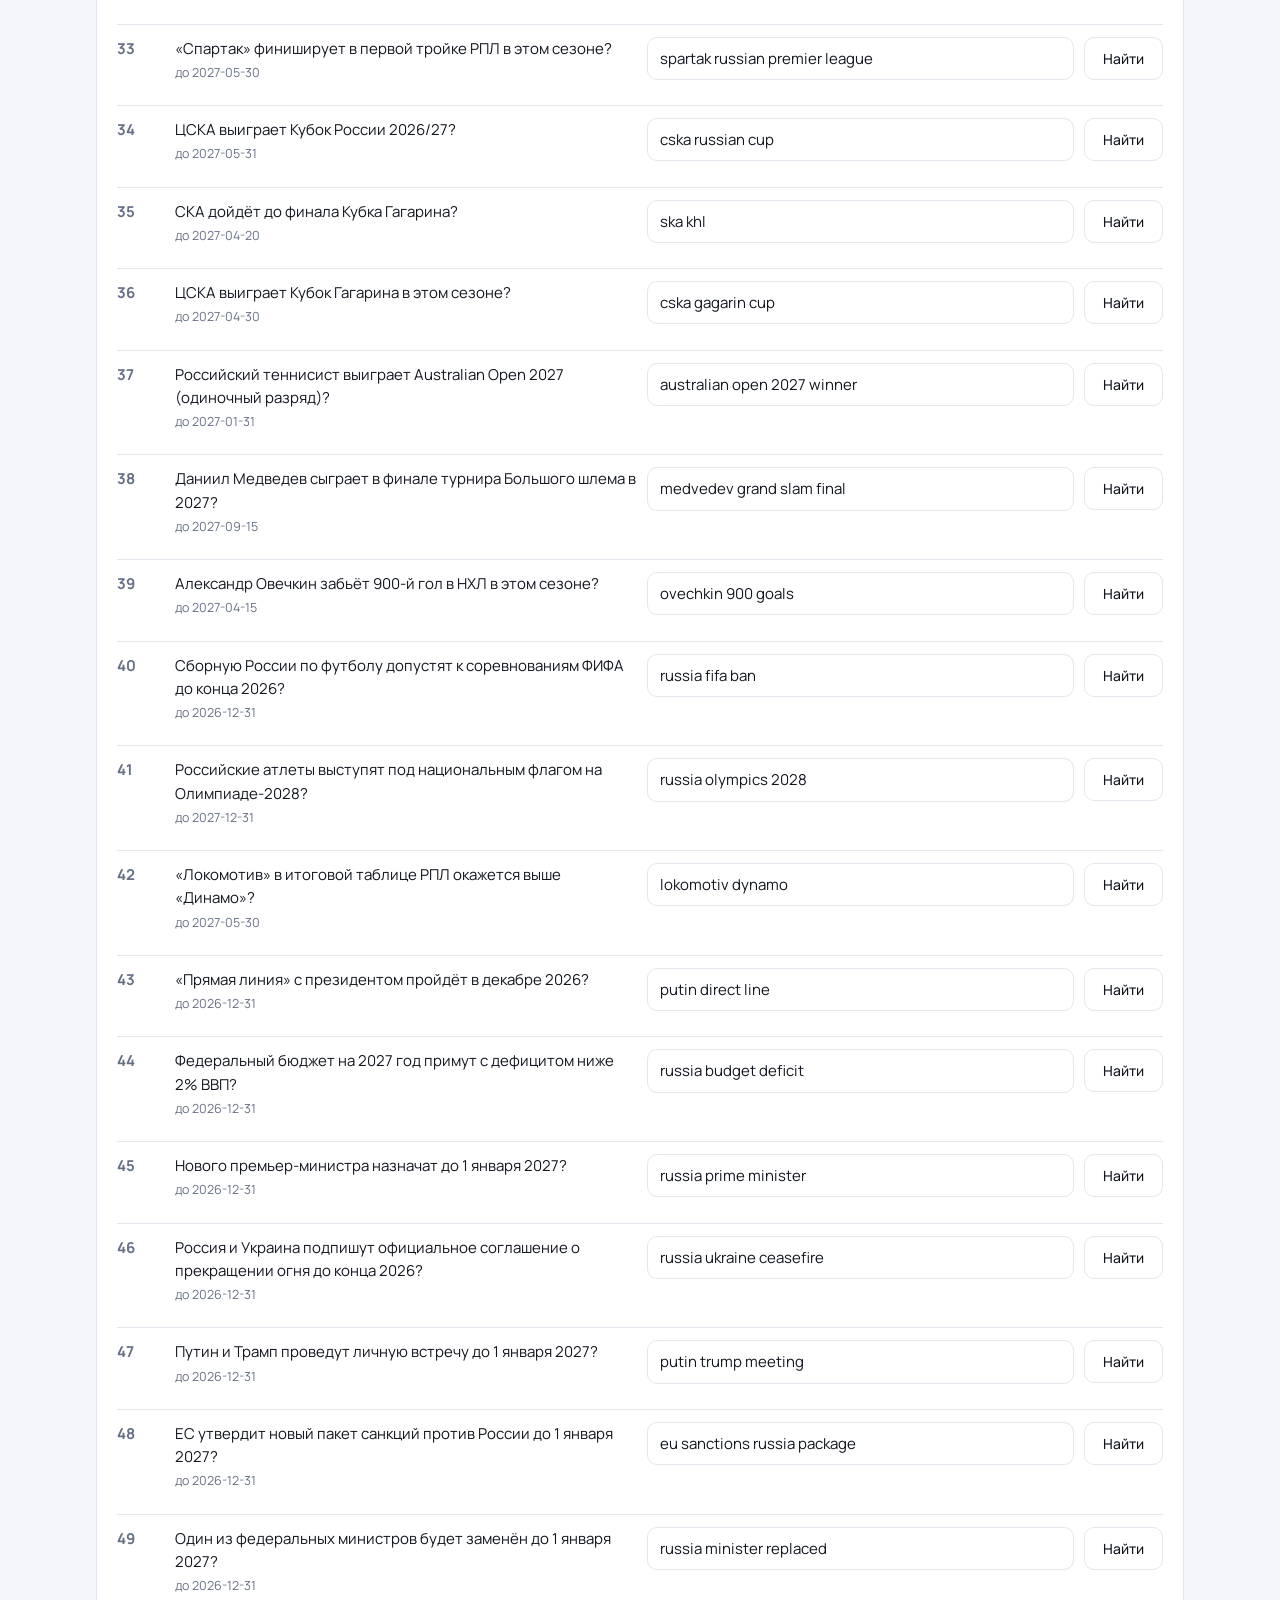
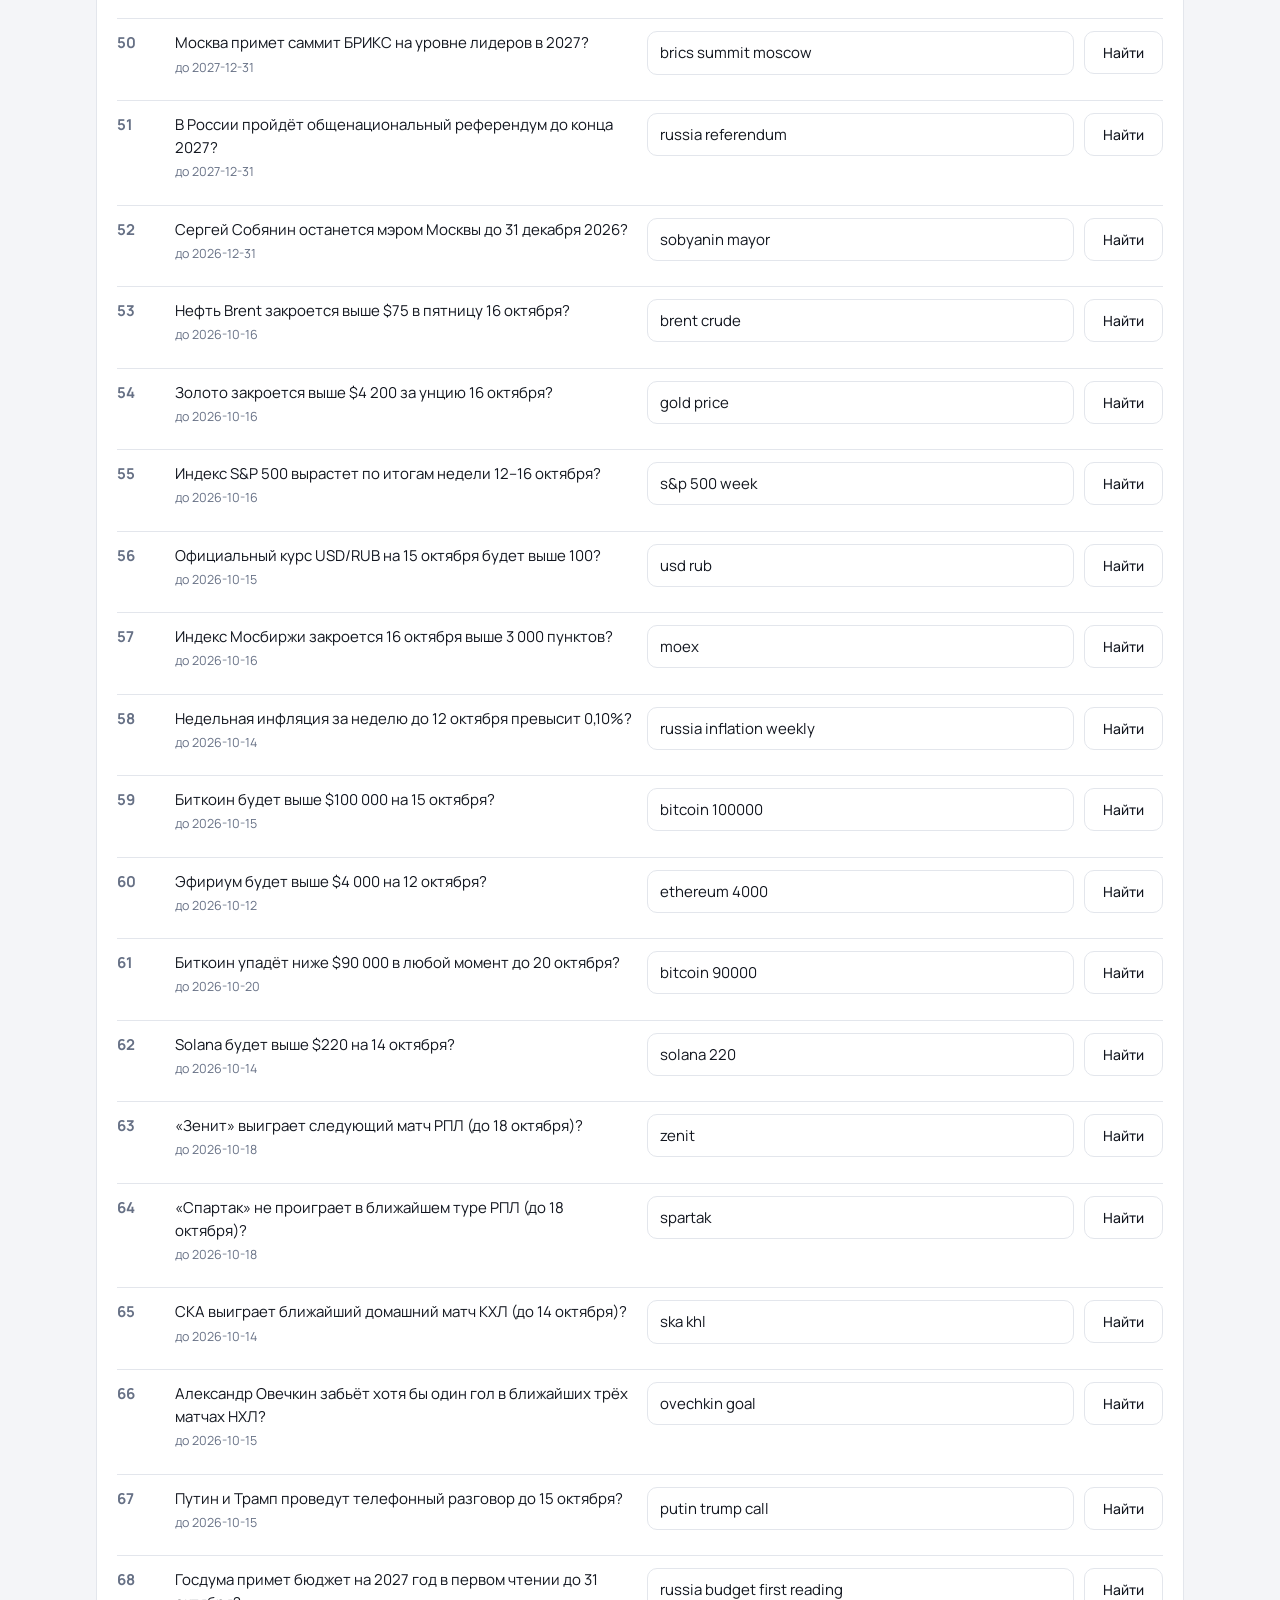
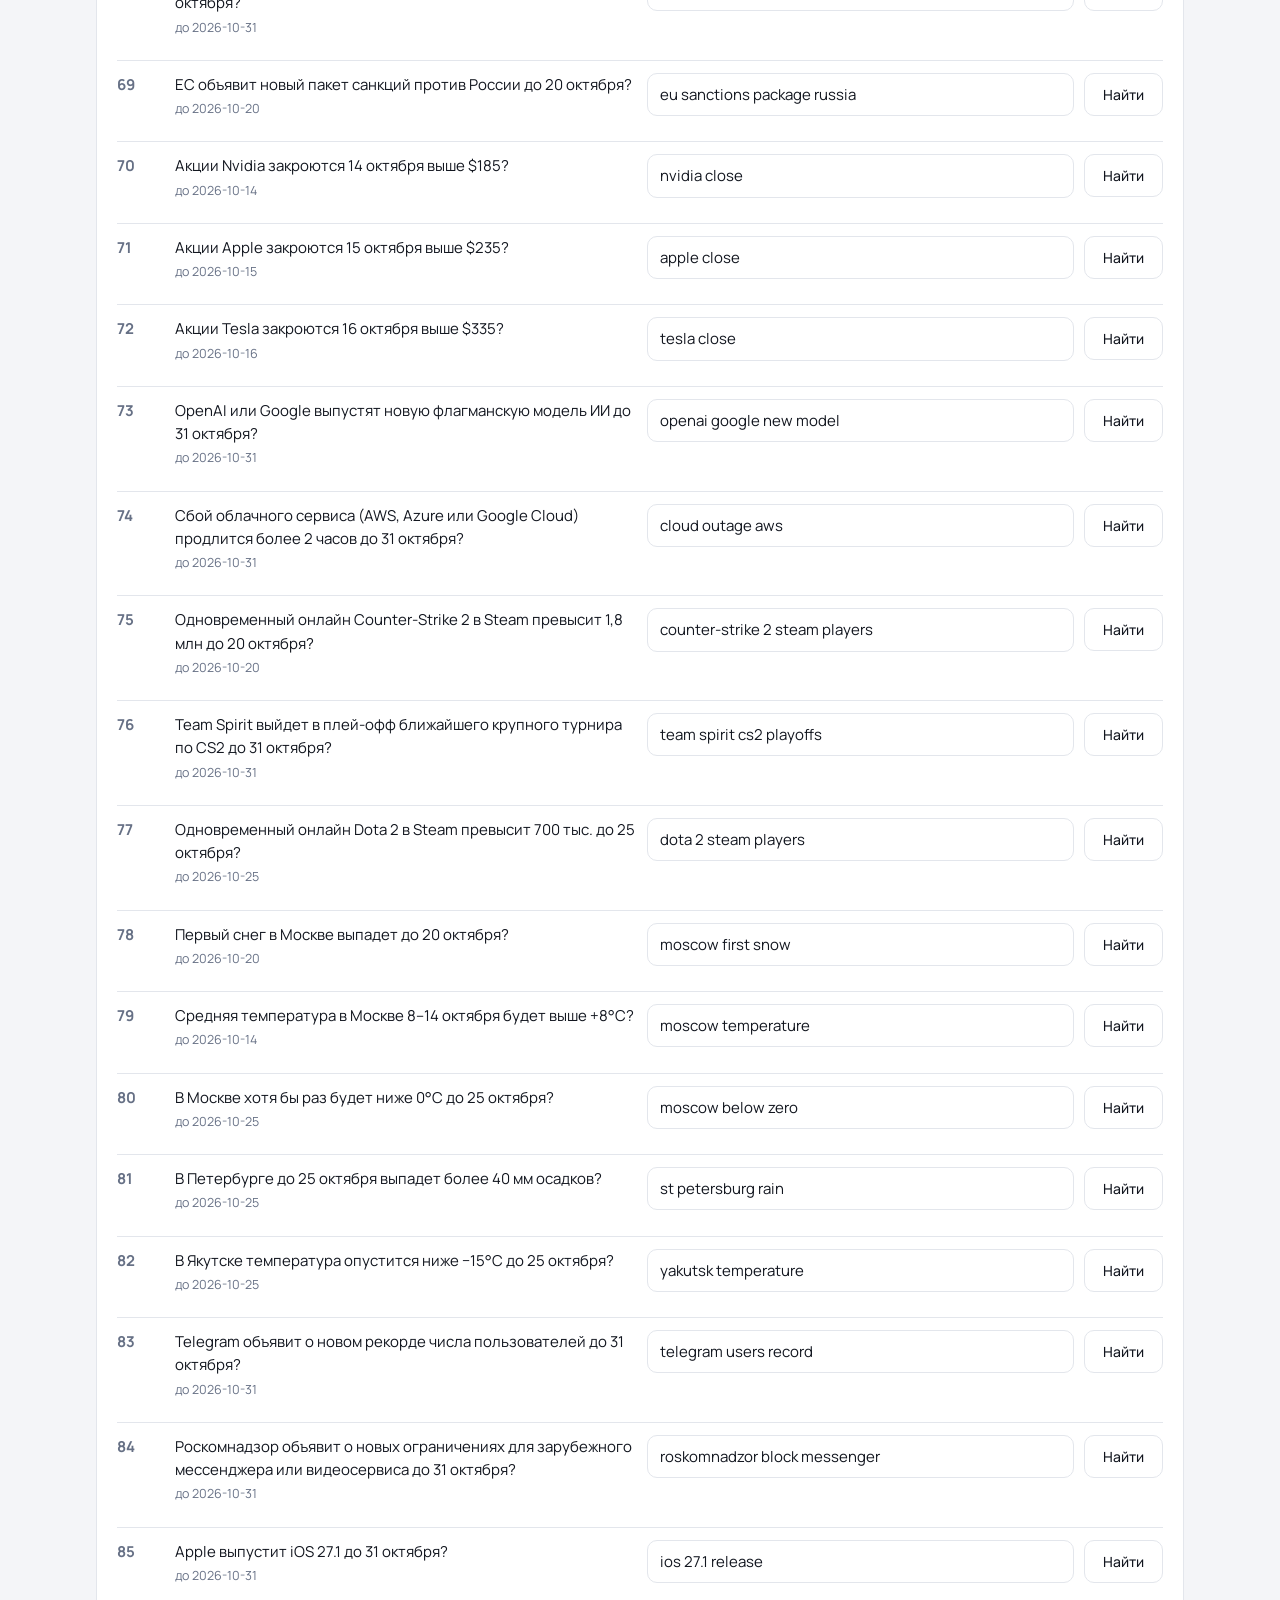
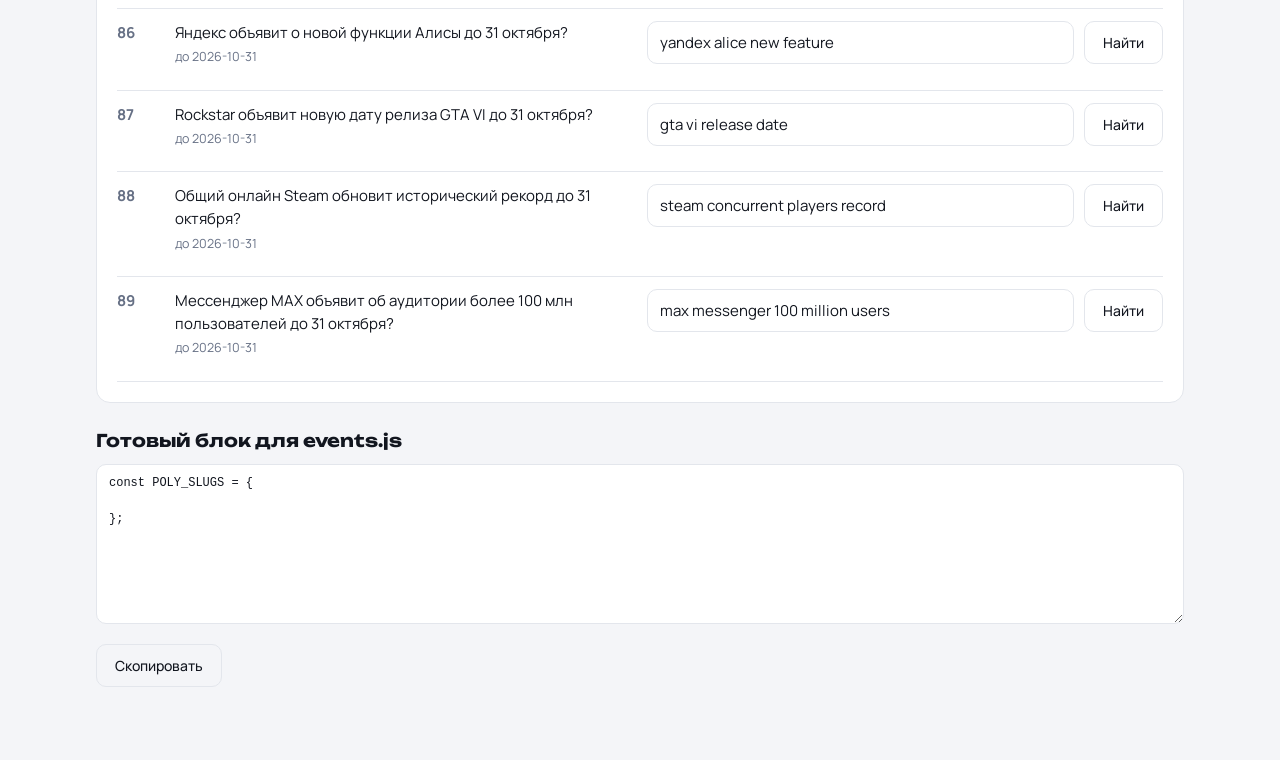
==== commit 29d85efd: "Replace culture and space categories with esports/games and internet/trends Co-Authored-By: Claude S" ====
--- a/polymarket-finder.html
+++ b/polymarket-finder.html
@@ -42,7 +42,7 @@
       "bitcoin 150000", "bitcoin 60000", "ethereum 6000", "crypto market cap 5 trillion", "bitcoin dominance", "tether usdt largest stablecoin", "russia crypto retail investors", "russia crypto foreign trade", "solana 400", "bitcoin hashrate",
       "zenit russian premier league", "spartak russian premier league", "cska russian cup", "ska khl", "cska gagarin cup", "australian open 2027 winner", "medvedev grand slam final", "ovechkin 900 goals", "russia fifa ban", "russia olympics 2028", "lokomotiv dynamo",
       "putin direct line", "russia budget deficit", "russia prime minister", "russia ukraine ceasefire", "putin trump meeting", "eu sanctions russia package", "russia minister replaced", "brics summit moscow", "russia referendum", "sobyanin mayor",
-      "brent crude", "gold price", "s&p 500 week", "usd rub", "moex", "russia inflation weekly", "bitcoin 100000", "ethereum 4000", "bitcoin 90000", "solana 220", "zenit", "spartak", "ska khl", "ovechkin goal", "putin trump call", "russia budget first reading", "eu sanctions package russia", "nvidia close", "apple close", "tesla close", "openai google new model", "cloud outage aws", "nobel peace prize 2026", "russia box office", "russian film box office", "moscow first snow", "moscow temperature", "moscow below zero", "st petersburg rain", "yakutsk temperature", "starship launch", "soyuz launch", "solar flare x-class", "geomagnetic storm g3"];
+      "brent crude", "gold price", "s&p 500 week", "usd rub", "moex", "russia inflation weekly", "bitcoin 100000", "ethereum 4000", "bitcoin 90000", "solana 220", "zenit", "spartak", "ska khl", "ovechkin goal", "putin trump call", "russia budget first reading", "eu sanctions package russia", "nvidia close", "apple close", "tesla close", "openai google new model", "cloud outage aws", "counter-strike 2 steam players", "team spirit cs2 playoffs", "dota 2 steam players", "moscow first snow", "moscow temperature", "moscow below zero", "st petersburg rain", "yakutsk temperature", "telegram users record", "roskomnadzor block messenger", "ios 27.1 release", "yandex alice new feature", "gta vi release date", "steam concurrent players record", "max messenger 100 million users"];
     const chosen = Object.assign({}, typeof POLY_SLUGS !== "undefined" ? POLY_SLUGS : {});
     const $ = (s, r = document) => r.querySelector(s);
     const esc = (s) => String(s ?? "").replace(/[&<>"]/g, (c) => ({ "&": "&amp;", "<": "&lt;", ">": "&gt;", '"': "&quot;" }[c]));
